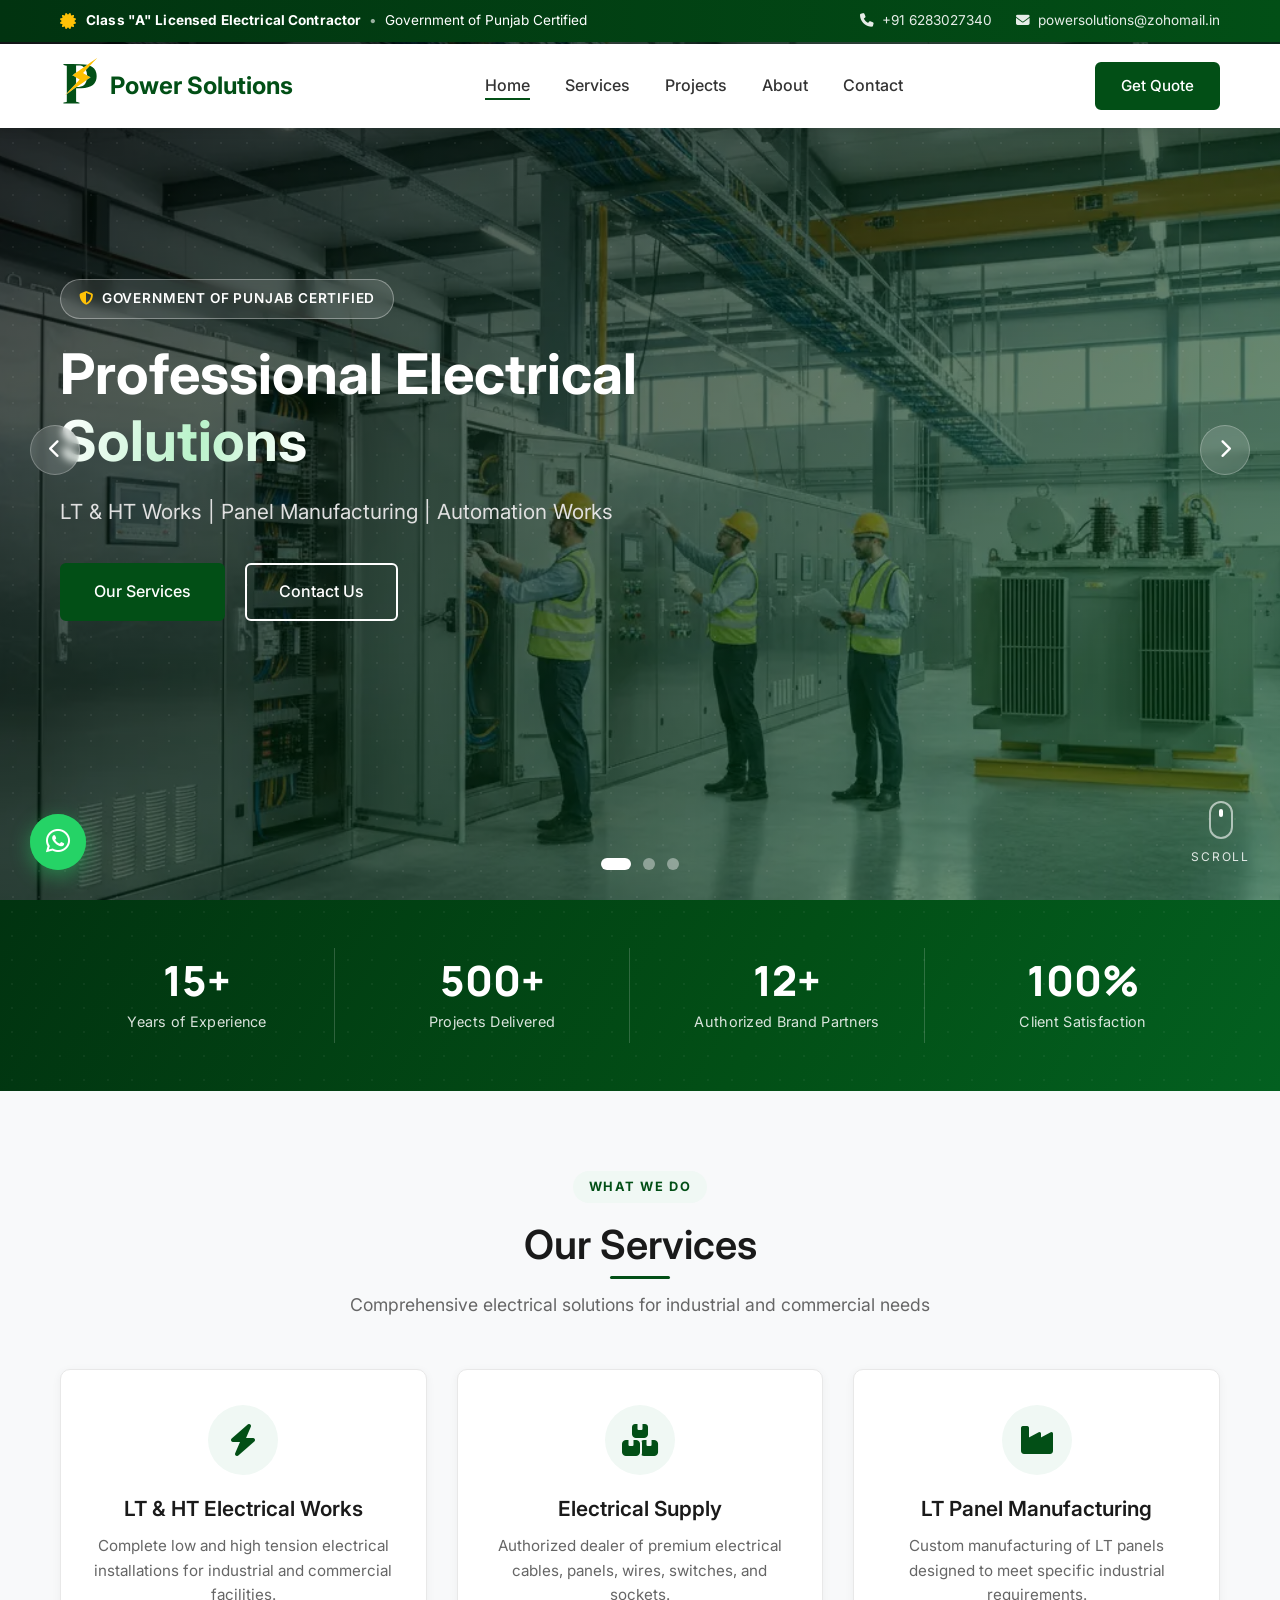
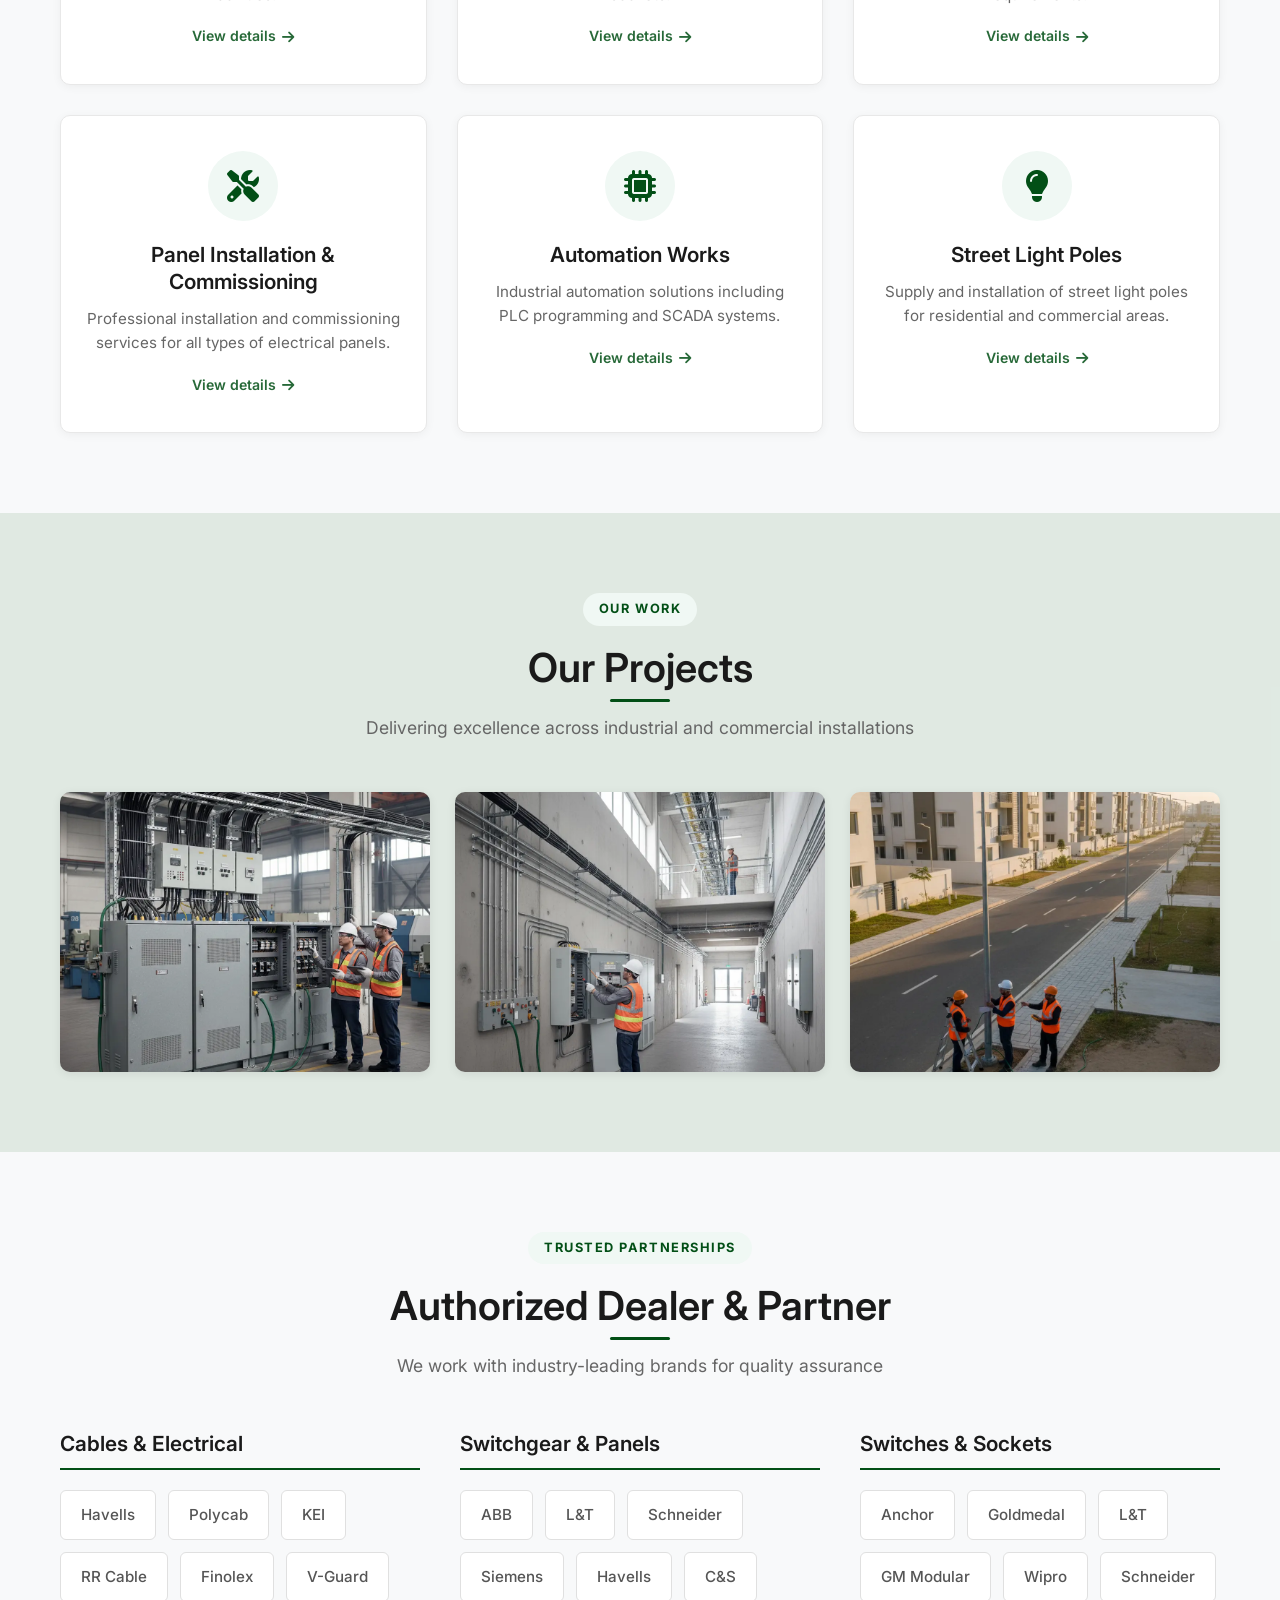
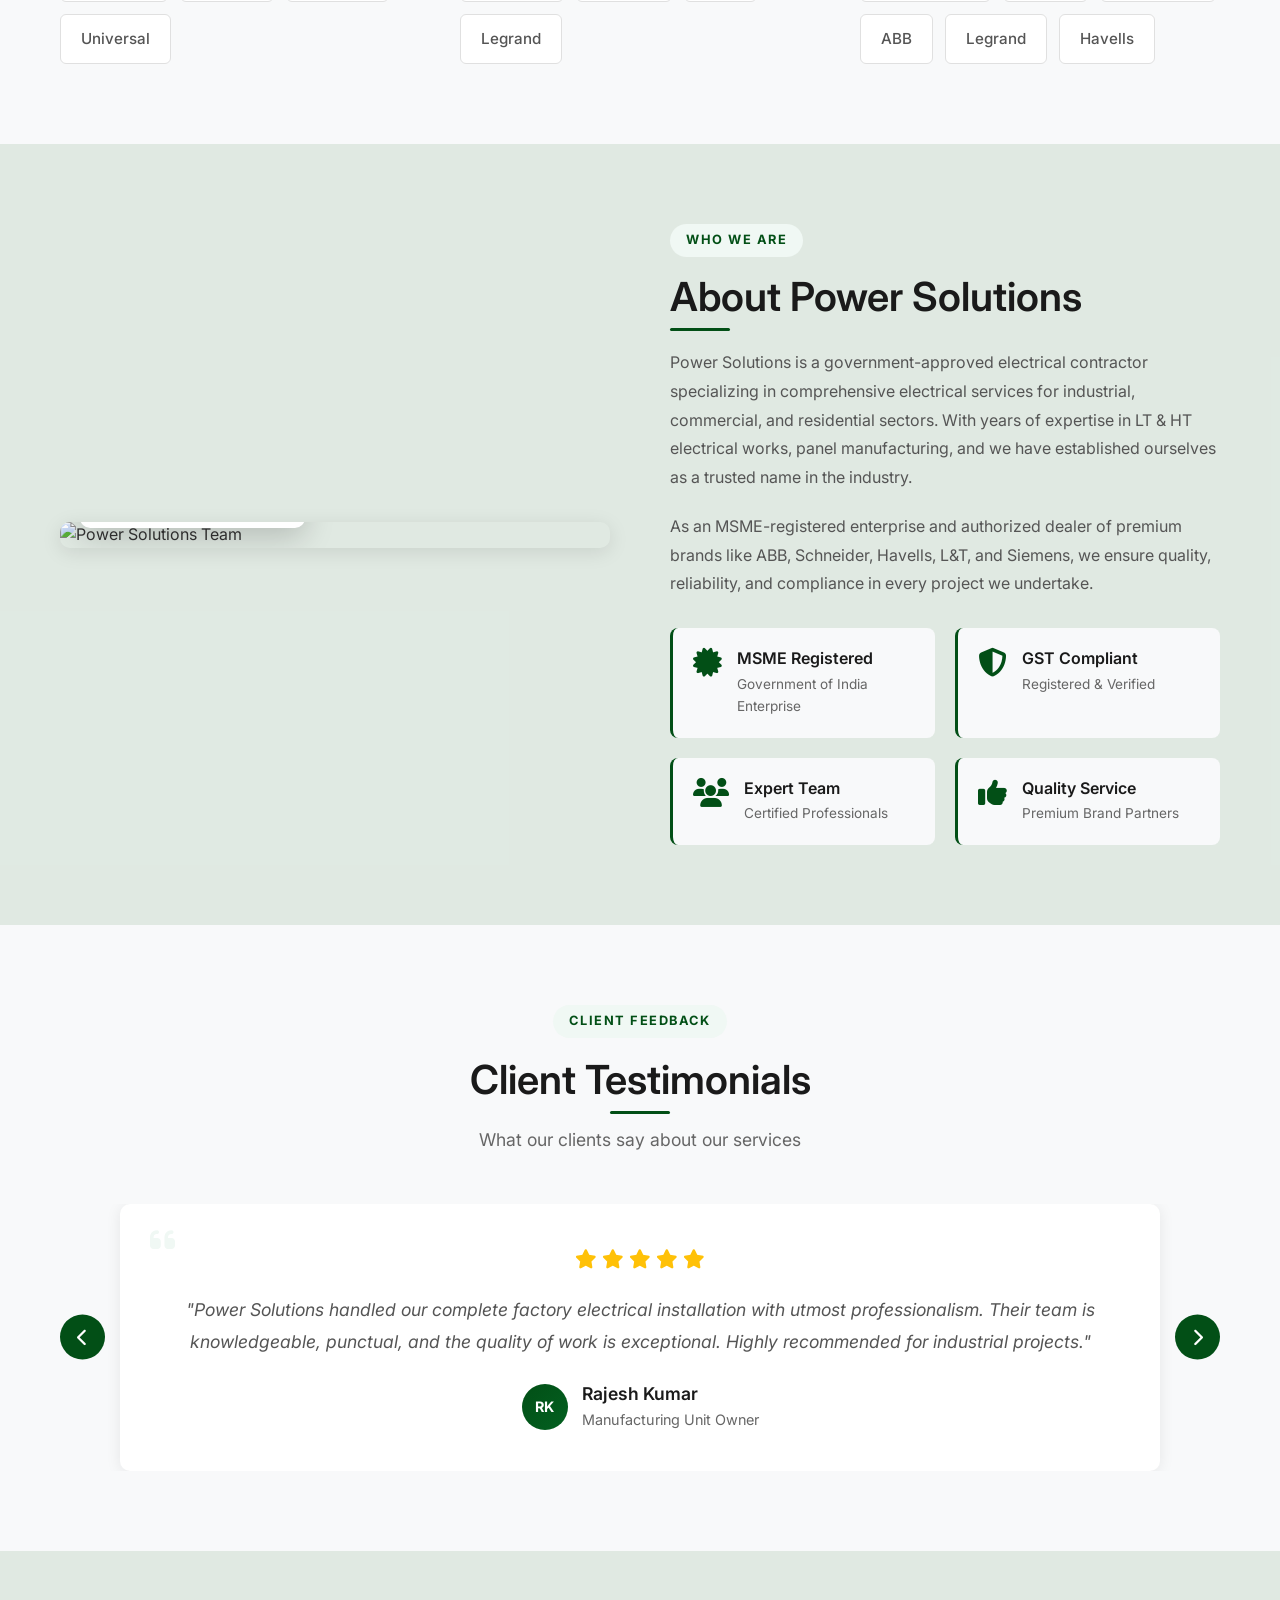
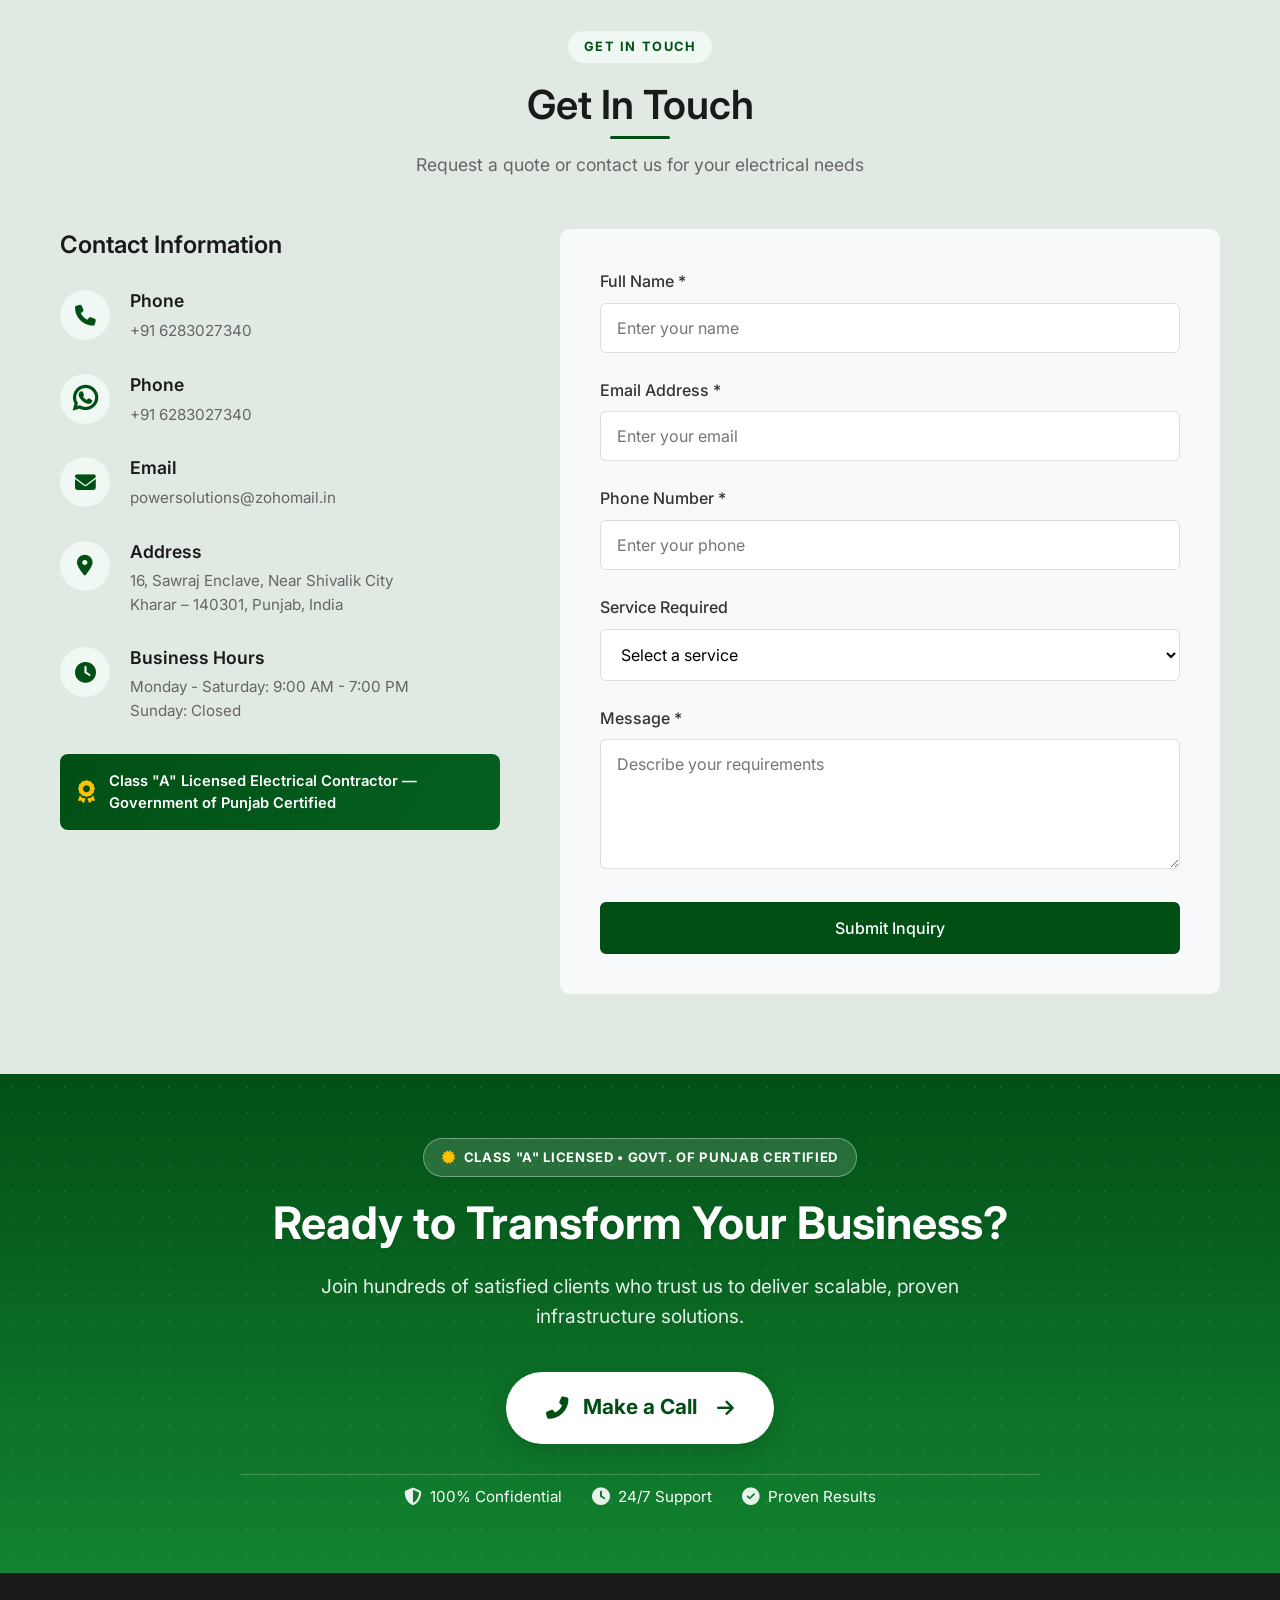
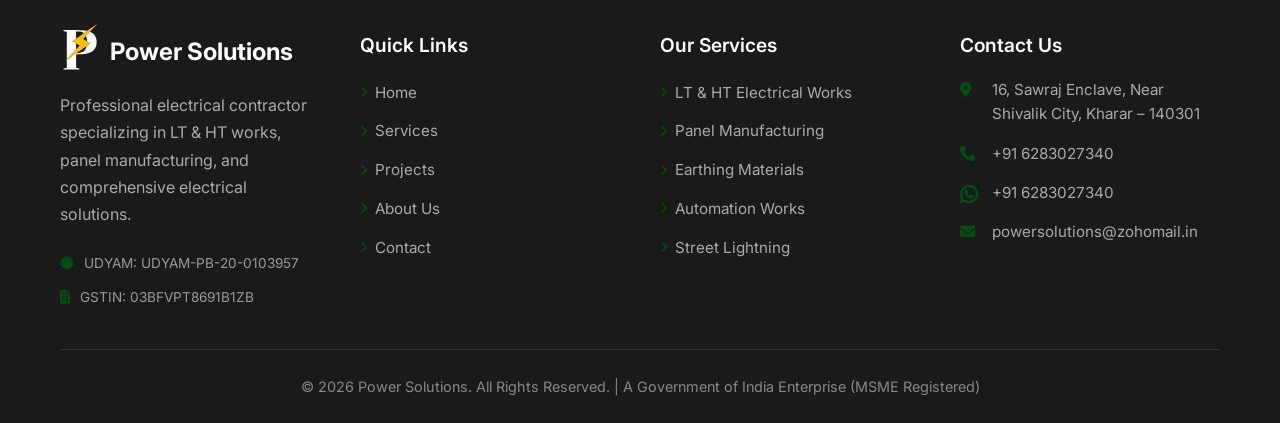
==== index.html @ f2147a13 ""new code"" ====
<!DOCTYPE html>
<html lang="en">

<head>
    <meta charset="UTF-8">
    <meta name="viewport" content="width=device-width, initial-scale=1.0">
    <meta name="description" content="Power Solutions - Class 'A' Licensed Electrical Contractor. Professional LT & HT Electrical Works, Panel Manufacturing, and Electrical Supply in Kharar, Punjab">
    <meta name="keywords" content="electrical works, LT panel, HT panel, electrical cables, Kharar electrician, licensed electrical contractor punjab">
    <title>Power Solutions - Class 'A' Licensed Electrical Contractor | Mohali, Punjab</title>

    <!-- Font Awesome Icons -->
    <link rel="stylesheet" href="https://cdnjs.cloudflare.com/ajax/libs/font-awesome/6.4.0/css/all.min.css">

    <!-- Google Fonts -->
    <link rel="preconnect" href="https://fonts.googleapis.com">
    <link rel="preconnect" href="https://fonts.gstatic.com" crossorigin>
    <link href="https://fonts.googleapis.com/css2?family=Inter:wght@300;400;500;600;700;800&family=Manrope:wght@600;700;800&display=swap" rel="stylesheet">

    <!-- Custom Stylesheet -->
    <link rel="stylesheet" href="assets/css/style.css">
</head>

<body>

    <!-- ========================================
         CREDENTIAL / UTILITY BAR
    ========================================= -->
    <div class="topbar" id="topbar">
        <div class="container topbar-content">
            <div class="topbar-badge">
                <i class="fas fa-certificate"></i>
                <span class="topbar-badge-text">
                    <strong>Class "A" Licensed Electrical Contractor</strong>
                    <span class="topbar-divider">•</span>
                    <span>Government of Punjab Certified</span>
                </span>
            </div>
            <div class="topbar-contact">
                <a href="tel:+916283027340"><i class="fas fa-phone"></i> +91 6283027340</a>
                <a href="mailto:powersolutions@zohomail.in"><i class="fas fa-envelope"></i> powersolutions@zohomail.in</a>
            </div>
        </div>
    </div>

    <!-- ========================================
         HEADER SECTION - Sticky Navigation
    ========================================= -->
    <header class="header" id="header">
        <div class="container">
            <div class="header-content">
                <!-- Logo -->
                <div class="logo">
                    <a href="index.html"><img src="assets/imgs/logo.svg" alt="Power Solutions" id="header-logo"></a>
                    <span>Power Solutions</span>
                </div>

                <!-- Navigation Menu -->
                <nav class="nav" id="nav-menu">
                    <ul class="nav-list">
                        <li><a href="#home" class="nav-link">Home</a></li>
                        <li><a href="#services" class="nav-link">Services</a></li>
                        <li><a href="#projects" class="nav-link">Projects</a></li>
                        <li><a href="#about" class="nav-link">About</a></li>
                        <li><a href="#contact" class="nav-link">Contact</a></li>
                    </ul>
                </nav>

                <!-- CTA Button -->
                <a href="#contact" class="btn btn-primary header-cta"><span>Get Quote</span></a>

                <!-- Mobile Menu Toggle -->
                <button class="nav-toggle" id="nav-toggle" aria-label="Toggle navigation">
                    <span></span>
                    <span></span>
                    <span></span>
                </button>
            </div>
        </div>
    </header>

    <!-- ========================================
         HERO SECTION - Slider
    ========================================= -->
    <section class="hero" id="home">
        <div class="hero-slider">
            <!-- Slide 1 -->
            <div class="hero-slide active">
                <div class="hero-overlay"></div>
                <div class="hero-image"
                    style="background-image: url('assets/imgs/banners/banner-1.webp')">
                </div>
                <div class="container">
                    <div class="hero-content">
                        <span class="hero-eyebrow"><i class="fas fa-shield-halved"></i> Government of Punjab Certified</span>
                        <h1 class="hero-title">Professional Electrical <span>Solutions</span></h1>
                        <p class="hero-subtitle">LT & HT Works | Panel Manufacturing | Automation Works</p>
                        <div class="hero-buttons">
                            <a href="#services" class="btn btn-primary"><span>Our Services</span></a>
                            <a href="#contact" class="btn btn-secondary"><span>Contact Us</span></a>
                        </div>
                    </div>
                </div>
            </div>

            <!-- Slide 2 -->
            <div class="hero-slide">
                <div class="hero-overlay"></div>
                <div class="hero-image"
                    style="background-image: url('assets/imgs/banners/banner-2.webp')">
                </div>
                <div class="container">
                    <div class="hero-content">
                        <span class="hero-eyebrow"><i class="fas fa-shield-halved"></i> Class "A" Licensed Contractor</span>
                        <h1 class="hero-title">Authorized Dealer of <span>Premium Brands</span></h1>
                        <p class="hero-subtitle">Havells | ABB | Schneider | L&T | Siemens | Polycab</p>
                        <div class="hero-buttons">
                            <a href="#brands" class="btn btn-primary"><span>View Brands</span></a>
                            <a href="#contact" class="btn btn-secondary"><span>Get Quote</span></a>
                        </div>
                    </div>
                </div>
            </div>

            <!-- Slide 3 -->
            <div class="hero-slide">
                <div class="hero-overlay"></div>
                <div class="hero-image"
                    style="background-image: url('assets/imgs/banners/banner-3.webp')">
                </div>
                <div class="container">
                    <div class="hero-content">
                        <span class="hero-eyebrow"><i class="fas fa-shield-halved"></i> MSME Registered</span>
                        <h1 class="hero-title">Government Approved <span>Contractor</span></h1>
                        <p class="hero-subtitle">MSME Registered | GST Compliant | Quality Assured</p>
                        <div class="hero-buttons">
                            <a href="#about" class="btn btn-primary"><span>About Us</span></a>
                            <a href="#contact" class="btn btn-secondary"><span>Contact Now</span></a>
                        </div>
                    </div>
                </div>
            </div>
        </div>

        <!-- Slider Controls -->
        <button class="hero-control prev" id="hero-prev" aria-label="Previous slide">
            <i class="fas fa-chevron-left"></i>
        </button>
        <button class="hero-control next" id="hero-next" aria-label="Next slide">
            <i class="fas fa-chevron-right"></i>
        </button>

        <!-- Slider Indicators -->
        <div class="hero-indicators">
            <span class="indicator active" data-slide="0"></span>
            <span class="indicator" data-slide="1"></span>
            <span class="indicator" data-slide="2"></span>
        </div>

        <!-- Scroll cue -->
        <a href="#services" class="scroll-cue" aria-label="Scroll to services">
            <span class="scroll-cue-mouse"><span class="scroll-cue-dot"></span></span>
            <span class="scroll-cue-label">Scroll</span>
        </a>
    </section>

    <!-- ========================================
         STATS / TRUST STRIP
    ========================================= -->
    <section class="stats-strip" id="stats">
        <div class="container">
            <div class="stats-grid">
                <div class="stat-item">
                    <div class="stat-number"><span class="stat-count" data-count="15">0</span>+</div>
                    <div class="stat-label">Years of Experience</div>
                </div>
                <div class="stat-item">
                    <div class="stat-number"><span class="stat-count" data-count="500">0</span>+</div>
                    <div class="stat-label">Projects Delivered</div>
                </div>
                <div class="stat-item">
                    <div class="stat-number"><span class="stat-count" data-count="12">0</span>+</div>
                    <div class="stat-label">Authorized Brand Partners</div>
                </div>
                <div class="stat-item">
                    <div class="stat-number"><span class="stat-count" data-count="100">0</span>%</div>
                    <div class="stat-label">Client Satisfaction</div>
                </div>
            </div>
        </div>
    </section>

    <!-- ========================================
         SERVICES SECTION - Card Grid
    ========================================= -->
    <section class="services" id="services">
        <div class="container">
            <div class="section-header">
                <span class="eyebrow">What We Do</span>
                <h2 class="section-title">Our Services</h2>
                <p class="section-subtitle">Comprehensive electrical solutions for industrial and commercial needs</p>
            </div>

            <div class="services-grid" id="services-grid">
                <!-- Service cards will be dynamically inserted here via JavaScript -->
            </div>
        </div>
    </section>

    <!-- ========================================
         SERVICE DETAIL MODAL/POPUP
    ========================================= -->
    <div class="modal" id="service-modal">
        <div class="modal-overlay" id="modal-overlay"></div>
        <div class="modal-content">
            <button class="modal-close" id="modal-close" aria-label="Close modal">
                <i class="fas fa-times"></i>
            </button>
            <div class="modal-body">
                <div class="modal-icon">
                    <i class="fas fa-bolt"></i>
                </div>
                <h3 class="modal-title">Service Title</h3>
                <p class="modal-description">Service description goes here...</p>
                <div class="modal-features">
                    <h4>Key Features:</h4>
                    <ul class="modal-list">
                        <!-- Features will be inserted dynamically -->
                    </ul>
                </div>
                <div class="modal-footer">
                    <a href="#contact" class="btn btn-primary" id="modal-contact"><span>Request Quote</span></a>
                </div>
            </div>
        </div>
    </div>

    <!-- ========================================
         PROJECTS SECTION - Gallery Grid
    ========================================= -->
    <section class="projects" id="projects">
        <div class="container">
            <div class="section-header">
                <span class="eyebrow">Our Work</span>
                <h2 class="section-title">Our Projects</h2>
                <p class="section-subtitle">Delivering excellence across industrial and commercial installations</p>
            </div>

            <div class="projects-grid">
                <!-- Project 1 -->
                <div class="project-card">
                    <div class="project-image">
                        <img src="assets/imgs/projects/prokect-1.webp"
                            alt="Industrial Panel Installation" loading="lazy">
                        <div class="project-overlay">
                            <div class="project-info">
                                <span class="project-tag">Industrial</span>
                                <h3>Industrial Panel Installation</h3>
                                <p>Complete LT panel setup for manufacturing facility</p>
                            </div>
                        </div>
                    </div>
                </div>

                <!-- Project 3 -->
                <div class="project-card">
                    <div class="project-image">
                        <img src="assets/imgs/projects/project-2.webp"
                            alt="Commercial Wiring" loading="lazy">
                        <div class="project-overlay">
                            <div class="project-info">
                                <span class="project-tag">Commercial</span>
                                <h3>Commercial Complex Wiring</h3>
                                <p>Complete electrical installation for 5-story building</p>
                            </div>
                        </div>
                    </div>
                </div>

                <!-- Project 4 -->
                <div class="project-card">
                    <div class="project-image">
                        <img src="assets/imgs/projects/project-3.webp"
                            alt="Street Light Installation" loading="lazy">
                        <div class="project-overlay">
                            <div class="project-info">
                                <span class="project-tag">Municipal</span>
                                <h3>Street Light Installation</h3>
                                <p>LED street light poles for residential colony</p>
                            </div>
                        </div>
                    </div>
                </div>

            </div>
        </div>
    </section>

    <!-- ========================================
         BRANDS & PARTNERS SECTION
    ========================================= -->
    <section class="brands" id="brands">
        <div class="container">
            <div class="section-header">
                <span class="eyebrow">Trusted Partnerships</span>
                <h2 class="section-title">Authorized Dealer & Partner</h2>
                <p class="section-subtitle">We work with industry-leading brands for quality assurance</p>
            </div>

            <div class="brands-content">
                <!-- Cables & Electrical -->
                <div class="brand-category">
                    <h3 class="brand-category-title">Cables & Electrical</h3>
                    <div class="brand-list">
                        <div class="brand-item">Havells</div>
                        <div class="brand-item">Polycab</div>
                        <div class="brand-item">KEI</div>
                        <div class="brand-item">RR Cable</div>
                        <div class="brand-item">Finolex</div>
                        <div class="brand-item">V-Guard</div>
                        <div class="brand-item">Universal</div>
                    </div>
                </div>

                <!-- Switchgear -->
                <div class="brand-category">
                    <h3 class="brand-category-title">Switchgear & Panels</h3>
                    <div class="brand-list">
                        <div class="brand-item">ABB</div>
                        <div class="brand-item">L&T</div>
                        <div class="brand-item">Schneider</div>
                        <div class="brand-item">Siemens</div>
                        <div class="brand-item">Havells</div>
                        <div class="brand-item">C&S</div>
                        <div class="brand-item">Legrand</div>
                    </div>
                </div>

                <!-- Switches & Sockets -->
                <div class="brand-category">
                    <h3 class="brand-category-title">Switches & Sockets</h3>
                    <div class="brand-list">
                        <div class="brand-item">Anchor</div>
                        <div class="brand-item">Goldmedal</div>
                        <div class="brand-item">L&T</div>
                        <div class="brand-item">GM Modular</div>
                        <div class="brand-item">Wipro</div>
                        <div class="brand-item">Schneider</div>
                        <div class="brand-item">ABB</div>
                        <div class="brand-item">Legrand</div>
                        <div class="brand-item">Havells</div>
                    </div>
                </div>
            </div>
        </div>
    </section>

    <!-- ========================================
         ABOUT SECTION
    ========================================= -->
    <section class="about" id="about">
        <div class="container">
            <div class="about-content">
                <div class="about-image">
                    <img src="https://images.unsplash.com/photo-1581092918056-0c4c3acd3789?w=800"
                        alt="Power Solutions Team" loading="lazy">
                    <div class="about-image-badge">
                        <i class="fas fa-certificate"></i>
                        <div>
                            <strong>Class "A" Licensed</strong>
                            <span>Govt. of Punjab Certified</span>
                        </div>
                    </div>
                </div>
                <div class="about-text">
                    <span class="eyebrow">Who We Are</span>
                    <h2 class="section-title">About Power Solutions</h2>
                    <p class="about-description">
                        Power Solutions is a government-approved electrical contractor specializing in comprehensive
                        electrical services for industrial, commercial, and residential sectors. With years of expertise
                        in LT & HT electrical works, panel manufacturing, and we have established
                        ourselves as a trusted name in the industry.
                    </p>
                    <p class="about-description">
                        As an MSME-registered enterprise and authorized dealer of premium brands like ABB, Schneider,
                        Havells, L&T, and Siemens, we ensure quality, reliability, and compliance in every project we
                        undertake.
                    </p>

                    <!-- Key Features -->
                    <div class="about-features">
                        <div class="about-feature">
                            <i class="fas fa-certificate"></i>
                            <div>
                                <h4>MSME Registered</h4>
                                <p>Government of India Enterprise</p>
                            </div>
                        </div>
                        <div class="about-feature">
                            <i class="fas fa-shield-alt"></i>
                            <div>
                                <h4>GST Compliant</h4>
                                <p>Registered & Verified</p>
                            </div>
                        </div>
                        <div class="about-feature">
                            <i class="fas fa-users"></i>
                            <div>
                                <h4>Expert Team</h4>
                                <p>Certified Professionals</p>
                            </div>
                        </div>
                        <div class="about-feature">
                            <i class="fas fa-thumbs-up"></i>
                            <div>
                                <h4>Quality Service</h4>
                                <p>Premium Brand Partners</p>
                            </div>
                        </div>
                    </div>
                </div>
            </div>
        </div>
    </section>

    <!-- ========================================
         TESTIMONIALS SECTION - Simple Slider
    ========================================= -->
    <section class="testimonials" id="testimonials">
        <div class="container">
            <div class="section-header">
                <span class="eyebrow">Client Feedback</span>
                <h2 class="section-title">Client Testimonials</h2>
                <p class="section-subtitle">What our clients say about our services</p>
            </div>

            <div class="testimonials-slider">
                <div class="testimonials-track" id="testimonials-track">
                    <!-- Testimonial 1 -->
                    <div class="testimonial-card">
                        <i class="fas fa-quote-left testimonial-quote-icon"></i>
                        <div class="testimonial-rating">
                            <i class="fas fa-star"></i>
                            <i class="fas fa-star"></i>
                            <i class="fas fa-star"></i>
                            <i class="fas fa-star"></i>
                            <i class="fas fa-star"></i>
                        </div>
                        <p class="testimonial-text">
                            "Power Solutions handled our complete factory electrical installation with utmost
                            professionalism. Their team is knowledgeable, punctual, and the quality of work is
                            exceptional. Highly recommended for industrial projects."
                        </p>
                        <div class="testimonial-author">
                            <div class="testimonial-avatar">RK</div>
                            <div>
                                <h4>Rajesh Kumar</h4>
                                <p>Manufacturing Unit Owner</p>
                            </div>
                        </div>
                    </div>

                    <!-- Testimonial 2 -->
                    <div class="testimonial-card">
                        <i class="fas fa-quote-left testimonial-quote-icon"></i>
                        <div class="testimonial-rating">
                            <i class="fas fa-star"></i>
                            <i class="fas fa-star"></i>
                            <i class="fas fa-star"></i>
                            <i class="fas fa-star"></i>
                            <i class="fas fa-star"></i>
                        </div>
                        <p class="testimonial-text">
                            "We've been using Power Solutions for our LT & HT maintenance for the past 3 years.
                            Their service is reliable, and they use genuine parts from authorized brands. Very satisfied
                            with their work."
                        </p>
                        <div class="testimonial-author">
                            <div class="testimonial-avatar">PS</div>
                            <div>
                                <h4>Priya Sharma</h4>
                                <p>Facility Manager, Tech Park</p>
                            </div>
                        </div>
                    </div>

                    <!-- Testimonial 3 -->
                    <div class="testimonial-card">
                        <i class="fas fa-quote-left testimonial-quote-icon"></i>
                        <div class="testimonial-rating">
                            <i class="fas fa-star"></i>
                            <i class="fas fa-star"></i>
                            <i class="fas fa-star"></i>
                            <i class="fas fa-star"></i>
                            <i class="fas fa-star"></i>
                        </div>
                        <p class="testimonial-text">
                            "Excellent service for our commercial building's electrical panel installation. The team was
                            professional, completed work on time, and provided proper documentation. Will definitely
                            work with them again."
                        </p>
                        <div class="testimonial-author">
                            <div class="testimonial-avatar">AS</div>
                            <div>
                                <h4>Amit Singh</h4>
                                <p>Real Estate Developer</p>
                            </div>
                        </div>
                    </div>
                </div>

                <!-- Slider Controls -->
                <button class="testimonial-control prev" id="testimonial-prev" aria-label="Previous testimonial">
                    <i class="fas fa-chevron-left"></i>
                </button>
                <button class="testimonial-control next" id="testimonial-next" aria-label="Next testimonial">
                    <i class="fas fa-chevron-right"></i>
                </button>
            </div>
        </div>
    </section>

    <!-- ========================================
         CONTACT SECTION - Form UI
    ========================================= -->
    <section class="contact" id="contact">
        <div class="container">
            <div class="section-header">
                <span class="eyebrow">Get In Touch</span>
                <h2 class="section-title">Get In Touch</h2>
                <p class="section-subtitle">Request a quote or contact us for your electrical needs</p>
            </div>

            <div class="contact-content">
                <!-- Contact Information -->
                <div class="contact-info">
                    <h3>Contact Information</h3>

                    <div class="contact-item">
                        <i class="fas fa-phone"></i>
                        <div>
                            <h4>Phone</h4>
                            <a href="tel:6283027340">+91 6283027340</a>
                        </div>
                    </div>

                    <div class="contact-item">
                        <i class="fab fa-whatsapp cstmWPfab"></i>
                        <div>
                            <h4>Phone</h4>
                            <a href="https://wa.me/916283027340" target="_blank">+91 6283027340</a>
                        </div>
                    </div>

                    <div class="contact-item">
                        <i class="fas fa-envelope"></i>
                        <div>
                            <h4>Email</h4>
                            <a href="mailto:powersolutions@zohomail.in">powersolutions@zohomail.in</a>
                        </div>
                    </div>

                    <div class="contact-item">
                        <i class="fas fa-map-marker-alt"></i>
                        <div>
                            <h4>Address</h4>
                            <p>16, Sawraj Enclave, Near Shivalik City<br>Kharar – 140301, Punjab, India</p>
                        </div>
                    </div>

                    <div class="contact-item">
                        <i class="fas fa-clock"></i>
                        <div>
                            <h4>Business Hours</h4>
                            <p>Monday - Saturday: 9:00 AM - 7:00 PM<br>Sunday: Closed</p>
                        </div>
                    </div>

                    <div class="contact-credential">
                        <i class="fas fa-award"></i>
                        <span>Class "A" Licensed Electrical Contractor — Government of Punjab Certified</span>
                    </div>
                </div>

                <!-- Contact Form -->
                <div class="contact-form-wrapper">
                    <form class="contact-form" id="contact-form">
                        <div class="form-group">
                            <label for="name">Full Name *</label>
                            <input type="text" id="name" name="name" required placeholder="Enter your name">
                        </div>

                        <div class="form-group">
                            <label for="email">Email Address *</label>
                            <input type="email" id="email" name="email" required placeholder="Enter your email">
                        </div>

                        <div class="form-group">
                            <label for="phone">Phone Number *</label>
                            <input type="tel" id="phone" name="phone" required placeholder="Enter your phone">
                        </div>

                        <div class="form-group">
                            <label for="service">Service Required</label>
                            <select id="service" name="service">
                                <option value="">Select a service</option>
                                <option value="lt-ht">LT & HT Electrical Works</option>
                                <option value="panel">Panel Manufacturing</option>
                                <option value="automation">Automation Works</option>
                                <option value="supply">Electrical Supply</option>
                                <option value="other">Other</option>
                            </select>
                        </div>

                        <div class="form-group">
                            <label for="message">Message *</label>
                            <textarea id="message" name="message" rows="5" required
                                placeholder="Describe your requirements"></textarea>
                        </div>

                        <button type="submit" class="btn btn-primary btn-block"><span>Submit Inquiry</span></button>
                    </form>
                </div>
            </div>
        </div>
    </section>


    <!-- CTA FOOTER -->
     <section id="cta" class="cta-section">
        <div class="container">
            <div class="cta-content">
                <span class="cta-badge"><i class="fas fa-certificate"></i> Class "A" Licensed • Govt. of Punjab Certified</span>
                <h2 class="cta-heading">Ready to Transform Your Business?</h2>

                <p class="cta-subheading">Join hundreds of satisfied clients who trust us to deliver scalable, proven infrastructure solutions.</p>

                <div class="cta-button-container">
                    <a href="tel:+916283027340" class="btn btn-get-started">
                        <span class="btn-icon">
                            <i class="fas fa-phone-alt"></i>
                        </span>
                        <span class="btn-text">
                            <span class="btn-main-text">Make a Call</span>
                        </span>
                        <span class="btn-arrow">
                            <i class="fas fa-arrow-right"></i>
                        </span>
                    </a>
                </div>

                <div class="trust-indicators">
                    <div class="trust-item">
                        <i class="fas fa-shield-alt"></i>
                        <span>100% Confidential</span>
                    </div>
                    <div class="trust-item">
                        <i class="fas fa-clock"></i>
                        <span>24/7 Support</span>
                    </div>
                    <div class="trust-item">
                        <i class="fas fa-check-circle"></i>
                        <span>Proven Results</span>
                    </div>
                </div>
            </div>
        </div>
    </section>

    <!-- ========================================
         FOOTER SECTION
    ========================================= -->
    <footer class="footer">
        <div class="container">

            <div class="footer-content">
                <!-- Company Info -->
                <div class="footer-column">
                    <div class="footer-logo">
                        <a href="index.html"><img src="assets/imgs/footer-logo.svg" alt="Power Solutions" id="footer-logo"></a>
                        <span>Power Solutions</span>
                    </div>
                    <p class="footer-description">
                        Professional electrical contractor specializing in LT & HT works, panel manufacturing, and
                        comprehensive electrical solutions.
                    </p>
                    <div class="footer-compliance">
                        <div class="compliance-item">
                            <i class="fas fa-certificate"></i>
                            <span>UDYAM: UDYAM-PB-20-0103957</span>
                        </div>
                        <div class="compliance-item">
                            <i class="fas fa-file-invoice"></i>
                            <span>GSTIN: 03BFVPT8691B1ZB</span>
                        </div>
                    </div>
                </div>

                <!-- Quick Links -->
                <div class="footer-column">
                    <h3 class="footer-title">Quick Links</h3>
                    <ul class="footer-links">
                        <li><a href="#home"><i class="fas fa-chevron-right"></i>Home</a></li>
                        <li><a href="#services"><i class="fas fa-chevron-right"></i>Services</a></li>
                        <li><a href="#projects"><i class="fas fa-chevron-right"></i>Projects</a></li>
                        <li><a href="#about"><i class="fas fa-chevron-right"></i>About Us</a></li>
                        <li><a href="#contact"><i class="fas fa-chevron-right"></i>Contact</a></li>
                    </ul>
                </div>

                <!-- Services -->
                <div class="footer-column">
                    <h3 class="footer-title">Our Services</h3>
                    <ul class="footer-links">
                        <li><a href="#services"><i class="fas fa-chevron-right"></i>LT & HT Electrical Works</a></li>
                        <li><a href="#services"><i class="fas fa-chevron-right"></i>Panel Manufacturing</a></li>
                        <li><a href="#services"><i class="fas fa-chevron-right"></i>Earthing Materials</a></li>
                        <li><a href="#services"><i class="fas fa-chevron-right"></i>Automation Works</a></li>
                        <li><a href="#services"><i class="fas fa-chevron-right"></i>Street Lightning</a></li>
                    </ul>
                </div>

                <!-- Contact Info -->
                <div class="footer-column">
                    <h3 class="footer-title">Contact Us</h3>
                    <ul class="footer-contact">
                        <li>
                            <i class="fas fa-map-marker-alt"></i>
                            <span>16, Sawraj Enclave, Near Shivalik City, Kharar – 140301</span>
                        </li>
                        <li>
                            <i class="fas fa-phone"></i>
                            <a href="tel:6283027340">+91 6283027340</a>
                        </li>
                        <li>
                            <i class="fab fa-whatsapp cstmWPfa"></i>
                            <a href="https://wa.me/916283027340" target="_blank">
                                +91 6283027340
                            </a>
                        </li>

                        <li>
                            <i class="fas fa-envelope"></i>
                            <a href="mailto:powersolutions@zohomail.in">powersolutions@zohomail.in</a>
                        </li>
                    </ul>
                </div>
            </div>

            <!-- Footer Bottom -->
            <div class="footer-bottom">
                <p>&copy; 2026 Power Solutions. All Rights Reserved. | A Government of India Enterprise (MSME
                    Registered)</p>
            </div>
        </div>
    </footer>

    <!-- Floating WhatsApp Button -->
    <a href="https://wa.me/916283027340" target="_blank" class="whatsapp-float" aria-label="Chat on WhatsApp">
        <i class="fab fa-whatsapp"></i>
    </a>

    <!-- Scroll to Top Button -->
    <button class="scroll-to-top" id="scroll-to-top" aria-label="Scroll to top">
        <i class="fas fa-chevron-up"></i>
    </button>

    <!-- JavaScript -->
    <script src="assets/js/script.js"></script>

</body>

</html>
---- assets/css/style.css ----
/* ========================================
   DESIGN TOKENS (same palette, organized)
========================================= */
:root {
    --primary: #024f16;
    --primary-dark: #013310;
    --primary-hover: #036020;
    --primary-light: #f0f8f4;
    --primary-tint: #024f1612;
    --primary-tint-strong: #024f161f;
    --gold: #ffc107;
    --dark: #1a1a1a;
    --text: #333333;
    --text-muted: #555555;
    --text-muteder: #666666;
    --border: #e8e8e8;
    --bg-alt: #f8f9fa;
    --shadow-sm: 0 2px 10px rgba(0, 0, 0, 0.06);
    --shadow-md: 0 8px 24px rgba(0, 0, 0, 0.1);
    --shadow-lg: 0 20px 50px rgba(0, 0, 0, 0.15);
    --ease: cubic-bezier(0.16, 1, 0.3, 1);
}

/* ========================================
   RESET & BASE STYLES
========================================= */
* {
    margin: 0;
    padding: 0;
    box-sizing: border-box;
}

html {
    scroll-behavior: smooth;
    font-size: 16px;
}

@media (prefers-reduced-motion: reduce) {
    html {
        scroll-behavior: auto;
    }

    *,
    *::before,
    *::after {
        animation-duration: 0.001ms !important;
        animation-iteration-count: 1 !important;
        transition-duration: 0.001ms !important;
        scroll-behavior: auto !important;
    }
}

body {
    font-family: 'Inter', -apple-system, BlinkMacSystemFont, 'Segoe UI', Roboto, 'Helvetica Neue', Arial, sans-serif;
    line-height: 1.6;
    color: #333;
    background-color: #fff;
    overflow-x: hidden;
}

/* Typography */
h1,
h2,
h3,
h4,
h5,
h6 {
    font-weight: 600;
    line-height: 1.3;
    color: #1a1a1a;
}

a {
    text-decoration: none;
    color: inherit;
    transition: color 0.3s ease;
}

img {
    max-width: 100%;
    height: auto;
    display: block;
}

ul {
    list-style: none;
}

button {
    border: none;
    background: none;
    cursor: pointer;
    font-family: inherit;
}

:focus-visible {
    outline: 2px solid var(--primary);
    outline-offset: 3px;
    border-radius: 3px;
}

/* Container */
.container {
    max-width: 1200px;
    margin: 0 auto;
    padding: 0 20px;
}

/* Section Spacing */
section {
    padding: 80px 0;
}

.projects,
.about,
.contact {
    background-color: var(--primary-tint-strong);
}

/* Section Header */
.section-header {
    text-align: center;
    margin-bottom: 50px;
}

.eyebrow {
    display: inline-flex;
    align-items: center;
    gap: 8px;
    font-size: 0.8rem;
    font-weight: 700;
    letter-spacing: 0.12em;
    text-transform: uppercase;
    color: var(--primary);
    background-color: var(--primary-light);
    padding: 6px 16px;
    border-radius: 30px;
    margin-bottom: 16px;
}

.section-header .eyebrow {
    margin-bottom: 16px;
}

.section-title {
    font-size: 2.5rem;
    margin-bottom: 15px;
    color: #1a1a1a;
    position: relative;
    display: inline-block;
}

.section-header .section-title {
    display: block;
}

.section-title::after {
    content: '';
    position: absolute;
    bottom: -8px;
    left: 50%;
    transform: translateX(-50%);
    width: 60px;
    height: 3px;
    background-color: #024f16;
    border-radius: 3px;
}

.section-subtitle {
    font-size: 1.1rem;
    color: #666;
    max-width: 600px;
    margin: 20px auto 0;
}

/* Reveal-on-scroll (progressive enhancement, JS adds .in-view) */
.reveal {
    opacity: 0;
    transform: translateY(28px);
    transition: opacity 0.7s var(--ease), transform 0.7s var(--ease);
}

.reveal.in-view {
    opacity: 1;
    transform: translateY(0);
}

/* Buttons */
.btn {
    display: inline-block;
    padding: 14px 32px;
    font-size: 1rem;
    font-weight: 500;
    text-align: center;
    border-radius: 6px;
    transition: all 0.3s ease;
    border: 2px solid transparent;
    position: relative;
    overflow: hidden;
    isolation: isolate;
}

.btn span {
    position: relative;
    z-index: 1;
}

.btn::before {
    content: '';
    position: absolute;
    top: 0;
    left: -75%;
    width: 50%;
    height: 100%;
    background: linear-gradient(120deg, transparent, rgba(255, 255, 255, 0.35), transparent);
    transform: skewX(-20deg);
    transition: left 0.6s ease;
    z-index: 0;
}

.btn:hover::before {
    left: 125%;
}

.btn-primary {
    background-color: #024f16;
    color: #fff;
    border-color: #024f16;
}

.btn-primary:hover {
    background-color: #036020;
    border-color: #036020;
    transform: translateY(-2px);
    box-shadow: 0 4px 12px rgba(2, 79, 22, 0.3);
}

.btn-secondary {
    background-color: transparent;
    color: #fff;
    border-color: #fff;
}

.btn-secondary:hover {
    background-color: #fff;
    color: #024f16;
}

.btn-block {
    width: 100%;
}

/* ========================================
   CREDENTIAL / UTILITY TOP BAR
========================================= */
.topbar {
    position: fixed;
    top: 0;
    left: 0;
    width: 100%;
    background: linear-gradient(90deg, var(--primary-dark), var(--primary));
    color: #fff;
    z-index: 1001;
    max-height: 44px;
    overflow: hidden;
    transition: max-height 0.35s var(--ease), padding 0.35s var(--ease), opacity 0.35s ease;
}

.topbar.collapsed {
    max-height: 0;
    opacity: 0;
}

.topbar-content {
    display: flex;
    align-items: center;
    justify-content: space-between;
    gap: 20px;
    padding: 10px 20px;
    font-size: 0.85rem;
}

.topbar-badge {
    display: flex;
    align-items: center;
    gap: 10px;
    white-space: nowrap;
}

.topbar-badge i {
    color: var(--gold);
    font-size: 1rem;
    flex-shrink: 0;
    animation: pulseGlow 2.6s ease-in-out infinite;
}

.topbar-badge-text {
    display: flex;
    align-items: center;
    gap: 8px;
    flex-wrap: wrap;
}

.topbar-badge-text strong {
    font-weight: 700;
    letter-spacing: 0.01em;
}

.topbar-divider {
    opacity: 0.6;
}

.topbar-contact {
    display: flex;
    align-items: center;
    gap: 24px;
    flex-shrink: 0;
}

.topbar-contact a {
    color: #fff;
    opacity: 0.9;
    display: inline-flex;
    align-items: center;
    gap: 8px;
    transition: opacity 0.25s ease;
}

.topbar-contact a:hover {
    opacity: 1;
    text-decoration: underline;
}

@keyframes pulseGlow {

    0%,
    100% {
        text-shadow: 0 0 0 rgba(255, 193, 7, 0);
    }

    50% {
        text-shadow: 0 0 8px rgba(255, 193, 7, 0.85);
    }
}

/* ========================================
   HEADER / NAVIGATION
========================================= */
.header {
    position: fixed;
    top: 44px;
    left: 0;
    width: 100%;
    background-color: #fff;
    box-shadow: 0 2px 10px rgba(0, 0, 0, 0.1);
    z-index: 1000;
    transition: top 0.35s var(--ease), box-shadow 0.3s ease, padding 0.3s ease;
}

.header.topbar-hidden {
    top: 0;
}

.header-content {
    display: flex;
    align-items: center;
    justify-content: space-between;
    padding: 18px 0;
    transition: padding 0.3s ease;
}

.header.is-scrolled .header-content {
    padding: 12px 0;
}

/* Logo */
.logo {
    display: flex;
    align-items: center;
    gap: 10px;
    font-size: 1.5rem;
    font-weight: 700;
    color: #024f16;
}

.logo i {
    font-size: 1.8rem;
}

/* Navigation */
.nav-list {
    display: flex;
    align-items: center;
    gap: 35px;
}

.nav-link {
    font-size: 1rem;
    font-weight: 500;
    color: #333;
    position: relative;
    transition: color 0.3s ease;
}

.nav-link::after {
    content: '';
    position: absolute;
    bottom: -5px;
    left: 0;
    width: 0;
    height: 2px;
    background-color: #024f16;
    transition: width 0.3s ease;
}

.nav-link:hover {
    color: #024f16;
}

.nav-link:hover::after,
.nav-link.active::after {
    width: 100%;
}

/* Header CTA */
.header-cta {
    padding: 10px 24px;
    font-size: 0.95rem;
}

/* Mobile Menu Toggle */
.nav-toggle {
    display: none;
    flex-direction: column;
    gap: 5px;
    cursor: pointer;
    z-index: 1001;
}

.nav-toggle span {
    width: 25px;
    height: 3px;
    background-color: #024f16;
    transition: all 0.3s ease;
    border-radius: 2px;
}

/* Mobile Menu Active State */
.nav-toggle.active span:nth-child(1) {
    transform: rotate(45deg) translate(7px, 7px);
}

.nav-toggle.active span:nth-child(2) {
    opacity: 0;
}

.nav-toggle.active span:nth-child(3) {
    transform: rotate(-45deg) translate(7px, -7px);
}

/* ========================================
   HERO SECTION
========================================= */
.hero {
    position: relative;
    height: 100vh;
    min-height: 600px;
    overflow: hidden;
    padding: 0;
}

.hero-slider {
    position: relative;
    width: 100%;
    height: 100%;
}

.hero-slide {
    position: absolute;
    top: 0;
    left: 0;
    width: 100%;
    height: 100%;
    opacity: 0;
    visibility: hidden;
    transition: opacity 1s ease, visibility 1s ease;
}

.hero-slide.active {
    opacity: 1;
    visibility: visible;
}

.hero-image {
    position: absolute;
    top: 0;
    left: 0;
    width: 100%;
    height: 100%;
    background-size: cover;
    background-position: center;
    animation: kenBurns 12s ease-in-out infinite alternate;
}

@keyframes kenBurns {
    from {
        transform: scale(1);
    }

    to {
        transform: scale(1.09);
    }
}

.hero-overlay {
    position: absolute;
    top: 0;
    left: 0;
    width: 100%;
    height: 100%;
    background: linear-gradient(135deg, rgba(0, 0, 0, 0.72) 0%, rgba(2, 79, 22, 0.55) 100%);
    z-index: 1;
}

.hero-overlay::after {
    content: '';
    position: absolute;
    inset: 0;
    background-image: radial-gradient(rgba(255, 255, 255, 0.12) 1.5px, transparent 1.5px);
    background-size: 26px 26px;
    opacity: 0.5;
}

.hero-content {
    position: relative;
    z-index: 2;
    height: 100vh;
    min-height: 600px;
    display: flex;
    flex-direction: column;
    justify-content: center;
    align-items: flex-start;
    color: #fff;
    max-width: 700px;
}

.hero-eyebrow {
    display: inline-flex;
    align-items: center;
    gap: 8px;
    font-size: 0.85rem;
    font-weight: 600;
    letter-spacing: 0.06em;
    text-transform: uppercase;
    color: #fff;
    background-color: rgba(255, 255, 255, 0.12);
    border: 1px solid rgba(255, 255, 255, 0.35);
    backdrop-filter: blur(6px);
    padding: 8px 18px;
    border-radius: 30px;
    margin-bottom: 22px;
    opacity: 0;
    animation: heroFadeUp 0.7s var(--ease) 0.1s forwards;
}

.hero-eyebrow i {
    color: var(--gold);
}

.hero-title {
    color: #fff;
    font-size: 3.5rem;
    font-weight: 700;
    margin-bottom: 20px;
    line-height: 1.2;
    opacity: 0;
    animation: heroFadeUp 0.7s var(--ease) 0.25s forwards;
}

.hero-title span {
    background: linear-gradient(100deg, #fff, #b8f2c9 55%, #fff);
    -webkit-background-clip: text;
    background-clip: text;
    -webkit-text-fill-color: transparent;
}

.hero-subtitle {
    font-size: 1.3rem;
    margin-bottom: 35px;
    color: #e0e0e0;
    opacity: 0;
    animation: heroFadeUp 0.7s var(--ease) 0.4s forwards;
}

.hero-buttons {
    display: flex;
    gap: 20px;
    opacity: 0;
    animation: heroFadeUp 0.7s var(--ease) 0.55s forwards;
}

@keyframes heroFadeUp {
    from {
        opacity: 0;
        transform: translateY(18px);
    }

    to {
        opacity: 1;
        transform: translateY(0);
    }
}

/* Hero Controls */
.hero-control {
    position: absolute;
    top: 50%;
    transform: translateY(-50%);
    z-index: 3;
    background-color: rgba(255, 255, 255, 0.15);
    color: #fff;
    width: 50px;
    height: 50px;
    border-radius: 50%;
    display: flex;
    align-items: center;
    justify-content: center;
    font-size: 1.2rem;
    cursor: pointer;
    transition: all 0.3s ease;
    backdrop-filter: blur(4px);
    border: 1px solid rgba(255, 255, 255, 0.25);
}

.hero-control:hover {
    background-color: var(--primary);
    border-color: var(--primary);
}

.hero-control.prev {
    left: 30px;
}

.hero-control.next {
    right: 30px;
}

/* Hero Indicators */
.hero-indicators {
    position: absolute;
    bottom: 30px;
    left: 50%;
    transform: translateX(-50%);
    z-index: 3;
    display: flex;
    gap: 12px;
}

.indicator {
    width: 12px;
    height: 12px;
    border-radius: 50%;
    background-color: rgba(255, 255, 255, 0.4);
    cursor: pointer;
    transition: all 0.3s ease;
}

.indicator.active {
    background-color: #fff;
    width: 30px;
    border-radius: 6px;
}

/* Scroll cue */
.scroll-cue {
    position: absolute;
    right: 30px;
    bottom: 34px;
    z-index: 3;
    display: flex;
    flex-direction: column;
    align-items: center;
    gap: 8px;
    color: rgba(255, 255, 255, 0.85);
    font-size: 0.75rem;
    letter-spacing: 0.15em;
    text-transform: uppercase;
}

.scroll-cue-mouse {
    width: 24px;
    height: 38px;
    border: 2px solid rgba(255, 255, 255, 0.6);
    border-radius: 14px;
    display: flex;
    justify-content: center;
    padding-top: 6px;
}

.scroll-cue-dot {
    width: 4px;
    height: 8px;
    border-radius: 2px;
    background-color: #fff;
    animation: scrollCue 1.8s ease infinite;
}

@keyframes scrollCue {
    0% {
        opacity: 1;
        transform: translateY(0);
    }

    70% {
        opacity: 0;
        transform: translateY(10px);
    }

    100% {
        opacity: 0;
        transform: translateY(0);
    }
}

@media (max-width: 992px) {
    .scroll-cue {
        display: none;
    }

    .topbar-content {
        font-size: 9px;
    }
}

/* ========================================
   STATS / TRUST STRIP
========================================= */
.stats-strip {
    background: linear-gradient(120deg, var(--primary-dark), var(--primary) 60%, var(--primary-hover));
    padding: 48px 0;
    position: relative;
    overflow: hidden;
}

.stats-strip::before {
    content: '';
    position: absolute;
    inset: 0;
    background-image: radial-gradient(rgba(255, 255, 255, 0.08) 1.5px, transparent 1.5px);
    background-size: 24px 24px;
    opacity: 0.6;
}

.stats-grid {
    position: relative;
    display: grid;
    grid-template-columns: repeat(4, 1fr);
    gap: 20px;
    text-align: center;
}

.stat-item {
    color: #fff;
    padding: 10px 12px;
    border-right: 1px solid rgba(255, 255, 255, 0.18);
}

.stat-item:last-child {
    border-right: none;
}

.stat-number {
    font-size: 2.6rem;
    font-weight: 800;
    font-family: 'Manrope', 'Inter', sans-serif;
    line-height: 1.1;
    margin-bottom: 6px;
}

.stat-label {
    font-size: 0.9rem;
    color: rgba(255, 255, 255, 0.85);
    letter-spacing: 0.02em;
}

@media (max-width: 768px) {
    .stats-grid {
        grid-template-columns: repeat(2, 1fr);
        gap: 30px 10px;
    }

    .stat-item {
        border-right: none;
        border-bottom: 1px solid rgba(255, 255, 255, 0.18);
        padding-bottom: 20px;
    }

    .stat-item:nth-child(2n) {
        border-right: none;
    }
}

/* ========================================
   SERVICES SECTION
========================================= */
.services {
    background-color: #f8f9fa;
}

.services-grid {
    display: grid;
    grid-template-columns: repeat(auto-fit, minmax(320px, 1fr));
    gap: 30px;
}

.service-card {
    background-color: #fff;
    border-radius: 10px;
    padding: 35px 25px;
    text-align: center;
    box-shadow: 0 2px 10px rgba(0, 0, 0, 0.05);
    transition: transform 0.35s var(--ease), box-shadow 0.35s var(--ease), border-color 0.35s ease;
    cursor: pointer;
    border: 1px solid #e8e8e8;
    position: relative;
    overflow: hidden;
}

.service-card::before {
    content: '';
    position: absolute;
    top: 0;
    left: 0;
    width: 100%;
    height: 4px;
    background: linear-gradient(90deg, var(--primary), var(--primary-hover));
    transform: scaleX(0);
    transform-origin: left;
    transition: transform 0.4s var(--ease);
}

.service-card:hover {
    transform: translateY(-8px);
    box-shadow: 0 14px 30px rgba(2, 79, 22, 0.14);
    border-color: transparent;
}

.service-card:hover::before {
    transform: scaleX(1);
}

.service-icon {
    width: 70px;
    height: 70px;
    margin: 0 auto 20px;
    display: flex;
    align-items: center;
    justify-content: center;
    background-color: #f0f8f4;
    border-radius: 50%;
    color: #024f16;
    font-size: 2rem;
    transition: all 0.35s var(--ease);
}

.service-card:hover .service-icon {
    background-color: #024f16;
    color: #fff;
    transform: rotate(-8deg) scale(1.08);
}

.service-title {
    font-size: 1.3rem;
    margin-bottom: 12px;
    color: #1a1a1a;
}

.service-description {
    color: #666;
    font-size: 0.95rem;
    line-height: 1.6;
    margin-bottom: 16px;
}

.service-more {
    display: inline-flex;
    align-items: center;
    gap: 6px;
    font-size: 0.88rem;
    font-weight: 600;
    color: var(--primary);
    opacity: 0.85;
}

.service-more i {
    transition: transform 0.3s ease;
}

.service-card:hover .service-more i {
    transform: translateX(4px);
}

/* ========================================
   SERVICE MODAL
========================================= */
.modal {
    position: fixed;
    top: 0;
    left: 0;
    width: 100%;
    height: 100%;
    z-index: 2000;
    display: none;
    align-items: center;
    justify-content: center;
    padding: 20px;
}

.modal.active {
    display: flex;
}

.modal-overlay {
    position: absolute;
    top: 0;
    left: 0;
    width: 100%;
    height: 100%;
    background-color: rgba(0, 0, 0, 0.7);
    backdrop-filter: blur(3px);
}

.modal-content {
    position: relative;
    z-index: 2001;
    background-color: #fff;
    border-radius: 12px;
    max-width: 600px;
    width: 100%;
    max-height: 90vh;
    overflow-y: auto;
    animation: modalPop 0.3s var(--ease);
}

@keyframes modalPop {
    from {
        opacity: 0;
        transform: translateY(16px) scale(0.98);
    }

    to {
        opacity: 1;
        transform: translateY(0) scale(1);
    }
}

.modal-close {
    position: absolute;
    top: 15px;
    right: 15px;
    width: 35px;
    height: 35px;
    border-radius: 50%;
    background-color: #f5f5f5;
    color: #333;
    display: flex;
    align-items: center;
    justify-content: center;
    font-size: 1.2rem;
    transition: all 0.3s ease;
    z-index: 2002;
}

.modal-close:hover {
    background-color: #024f16;
    color: #fff;
    transform: rotate(90deg);
}

.modal-body {
    padding: 40px;
}

.modal-icon {
    width: 80px;
    height: 80px;
    margin: 0 auto 25px;
    display: flex;
    align-items: center;
    justify-content: center;
    background-color: #f0f8f4;
    border-radius: 50%;
    color: #024f16;
    font-size: 2.5rem;
}

.modal-title {
    font-size: 1.8rem;
    text-align: center;
    margin-bottom: 15px;
    color: #1a1a1a;
}

.modal-description {
    text-align: center;
    color: #666;
    margin-bottom: 30px;
    line-height: 1.7;
}

.modal-features h4 {
    font-size: 1.2rem;
    margin-bottom: 15px;
    color: #1a1a1a;
}

.modal-list {
    list-style: none;
    padding-left: 0;
}

.modal-list li {
    padding: 10px 0;
    padding-left: 30px;
    position: relative;
    color: #555;
    line-height: 1.6;
}

.modal-list li::before {
    content: '✓';
    position: absolute;
    left: 0;
    color: #024f16;
    font-weight: 700;
    font-size: 1.1rem;
}

.modal-footer {
    margin-top: 30px;
    text-align: center;
}

/* ========================================
   PROJECTS SECTION
========================================= */
.projects-grid {
    display: grid;
    grid-template-columns: repeat(auto-fit, minmax(350px, 1fr));
    gap: 25px;
}

.project-card {
    border-radius: 10px;
    overflow: hidden;
    box-shadow: 0 2px 10px rgba(0, 0, 0, 0.08);
    transition: all 0.35s var(--ease);
}

.project-card:hover {
    transform: translateY(-5px);
    box-shadow: 0 14px 30px rgba(0, 0, 0, 0.18);
}

.project-image {
    position: relative;
    overflow: hidden;
    height: 280px;
}

.project-image img {
    width: 100%;
    height: 100%;
    object-fit: cover;
    transition: transform 0.6s var(--ease);
}

.project-card:hover .project-image img {
    transform: scale(1.1);
}

.project-overlay {
    position: absolute;
    top: 0;
    left: 0;
    width: 100%;
    height: 100%;
    background: linear-gradient(to top, rgba(2, 79, 22, 0.92) 0%, rgba(2, 79, 22, 0.15) 55%, transparent 100%);
    display: flex;
    align-items: flex-end;
    padding: 25px;
    opacity: 0;
    transition: opacity 0.35s ease;
}

.project-card:hover .project-overlay {
    opacity: 1;
}

.project-tag {
    display: inline-block;
    font-size: 0.72rem;
    font-weight: 700;
    letter-spacing: 0.08em;
    text-transform: uppercase;
    color: var(--primary);
    background-color: #fff;
    padding: 4px 12px;
    border-radius: 20px;
    margin-bottom: 10px;
}

.project-info h3 {
    color: #fff;
    font-size: 1.3rem;
    margin-bottom: 8px;
}

.project-info p {
    color: #e0e0e0;
    font-size: 0.9rem;
}

/* ========================================
   BRANDS SECTION
========================================= */
.brands {
    background-color: #f8f9fa;
}

.brands-content {
    display: grid;
    grid-template-columns: repeat(auto-fit, minmax(300px, 1fr));
    gap: 40px;
}

.brand-category-title {
    font-size: 1.3rem;
    margin-bottom: 20px;
    color: #1a1a1a;
    padding-bottom: 10px;
    border-bottom: 2px solid #024f16;
}

.brand-list {
    display: flex;
    flex-wrap: wrap;
    gap: 12px;
}

.brand-item {
    background-color: #fff;
    padding: 12px 20px;
    border-radius: 6px;
    font-size: 0.95rem;
    font-weight: 500;
    color: #555;
    border: 1px solid #e0e0e0;
    transition: all 0.3s ease;
}

.brand-item:hover {
    border-color: #024f16;
    color: #024f16;
    background-color: var(--primary-light);
    transform: translateY(-3px);
    box-shadow: 0 6px 16px rgba(2, 79, 22, 0.14);
}

/* ========================================
   ABOUT SECTION
========================================= */
.about-content {
    display: grid;
    grid-template-columns: 1fr 1fr;
    gap: 60px;
    align-items: center;
}

.about-image {
    position: relative;
    border-radius: 10px;
    overflow: hidden;
    box-shadow: 0 4px 20px rgba(0, 0, 0, 0.1);
}

.about-image img {
    width: 100%;
    height: auto;
}

.about-image-badge {
    position: absolute;
    left: 20px;
    bottom: 20px;
    display: flex;
    align-items: center;
    gap: 12px;
    background-color: #fff;
    padding: 14px 20px;
    border-radius: 10px;
    box-shadow: 0 10px 30px rgba(0, 0, 0, 0.18);
}

.about-image-badge i {
    color: var(--primary);
    font-size: 1.7rem;
}

.about-image-badge div {
    display: flex;
    flex-direction: column;
    line-height: 1.35;
}

.about-image-badge strong {
    color: var(--dark);
    font-size: 0.95rem;
}

.about-image-badge span {
    color: var(--text-muteder);
    font-size: 0.78rem;
}

.about-text .eyebrow {
    margin-bottom: 14px;
}

.about-text .section-title {
    text-align: left;
    margin-bottom: 25px;
    display: block;
}

.about-text .section-title::after {
    left: 0;
    transform: none;
}

.about-description {
    color: #555;
    margin-bottom: 20px;
    line-height: 1.8;
}

.about-features {
    display: grid;
    grid-template-columns: repeat(2, 1fr);
    gap: 20px;
    margin-top: 30px;
}

.about-feature {
    display: flex;
    gap: 15px;
    padding: 20px;
    background-color: #f8f9fa;
    border-radius: 8px;
    border-left: 3px solid #024f16;
    transition: transform 0.3s var(--ease), box-shadow 0.3s ease;
}

.about-feature:hover {
    transform: translateY(-4px);
    box-shadow: 0 8px 20px rgba(0, 0, 0, 0.08);
}

.about-feature i {
    font-size: 1.8rem;
    color: #024f16;
    flex-shrink: 0;
}

.about-feature h4 {
    font-size: 1rem;
    margin-bottom: 5px;
    color: #1a1a1a;
}

.about-feature p {
    font-size: 0.85rem;
    color: #666;
}

/* ========================================
   TESTIMONIALS SECTION
========================================= */
.testimonials {
    background-color: #f8f9fa;
}

.testimonials-slider {
    position: relative;
    overflow: hidden;
    padding: 0 60px;
}

.testimonials-track {
    display: flex;
    transition: transform 0.5s var(--ease);
}

.testimonial-card {
    min-width: 100%;
    background-color: #fff;
    padding: 40px;
    border-radius: 10px;
    box-shadow: 0 2px 15px rgba(0, 0, 0, 0.08);
    text-align: center;
    position: relative;
}

.testimonial-quote-icon {
    position: absolute;
    top: 22px;
    left: 30px;
    font-size: 1.8rem;
    color: var(--primary-light);
}

.testimonial-rating {
    color: #ffc107;
    font-size: 1.2rem;
    margin-bottom: 20px;
}

.testimonial-text {
    font-size: 1.1rem;
    line-height: 1.8;
    color: #555;
    margin-bottom: 25px;
    font-style: italic;
}

.testimonial-author {
    display: flex;
    align-items: center;
    justify-content: center;
    gap: 14px;
}

.testimonial-avatar {
    width: 46px;
    height: 46px;
    border-radius: 50%;
    background: linear-gradient(135deg, var(--primary), var(--primary-hover));
    color: #fff;
    display: flex;
    align-items: center;
    justify-content: center;
    font-weight: 700;
    font-size: 0.9rem;
    flex-shrink: 0;
}

.testimonial-author h4 {
    font-size: 1.1rem;
    margin-bottom: 2px;
    color: #1a1a1a;
    text-align: left;
}

.testimonial-author p {
    color: #666;
    font-size: 0.9rem;
    text-align: left;
}

/* Testimonial Controls */
.testimonial-control {
    position: absolute;
    top: 50%;
    transform: translateY(-50%);
    background-color: #024f16;
    color: #fff;
    width: 45px;
    height: 45px;
    border-radius: 50%;
    display: flex;
    align-items: center;
    justify-content: center;
    font-size: 1.1rem;
    cursor: pointer;
    transition: all 0.3s ease;
}

.testimonial-control:hover {
    background-color: #036020;
    transform: translateY(-50%) scale(1.08);
}

.testimonial-control.prev {
    left: 0;
}

.testimonial-control.next {
    right: 0;
}

/* ========================================
   CONTACT SECTION
========================================= */
.contact-content {
    display: grid;
    grid-template-columns: 1fr 1.5fr;
    gap: 60px;
}

.contact-info h3 {
    font-size: 1.5rem;
    margin-bottom: 30px;
    color: #1a1a1a;
}

.contact-item {
    display: flex;
    gap: 20px;
    margin-bottom: 30px;
}

.contact-item i {
    width: 50px;
    height: 50px;
    border-radius: 50%;
    background-color: #f0f8f4;
    color: #024f16;
    display: flex;
    align-items: center;
    justify-content: center;
    font-size: 1.3rem;
    flex-shrink: 0;
    transition: all 0.3s ease;
}

.contact-item:hover i {
    background-color: #024f16;
    color: #fff;
    transform: scale(1.08);
}

.contact-item h4 {
    font-size: 1.1rem;
    margin-bottom: 5px;
    color: #1a1a1a;
}

.contact-item p,
.contact-item a {
    color: #666;
    font-size: 0.95rem;
    line-height: 1.6;
}

.contact-item a:hover {
    color: #024f16;
}

.contact-credential {
    display: flex;
    align-items: center;
    gap: 14px;
    margin-top: 10px;
    padding: 16px 18px;
    background: linear-gradient(120deg, var(--primary), var(--primary-hover));
    border-radius: 8px;
    color: #fff;
}

.contact-credential i {
    color: var(--gold);
    font-size: 1.4rem;
    flex-shrink: 0;
}

.contact-credential span {
    font-size: 0.92rem;
    font-weight: 600;
    line-height: 1.5;
}

/* Contact Form */
.contact-form-wrapper {
    background-color: #f8f9fa;
    padding: 40px;
    border-radius: 10px;
}

.form-group {
    margin-bottom: 25px;
}

.form-group label {
    display: block;
    margin-bottom: 8px;
    font-weight: 500;
    color: #333;
}

.form-group input,
.form-group select,
.form-group textarea {
    width: 100%;
    padding: 14px 16px;
    border: 1px solid #ddd;
    border-radius: 6px;
    font-family: inherit;
    font-size: 1rem;
    transition: all 0.3s ease;
    background-color: #fff;
}

.form-group input:focus,
.form-group select:focus,
.form-group textarea:focus {
    outline: none;
    border-color: #024f16;
    box-shadow: 0 0 0 3px rgba(2, 79, 22, 0.1);
}

.form-group textarea {
    resize: vertical;
}

/* ========================================
   FOOTER
========================================= */
.footer {
    background-color: #1a1a1a;
    color: #ddd;
    padding: 0 0 0;
}

@keyframes credentialSheen {
    0% {
        background-position: 0% 50%;
    }

    50% {
        background-position: 100% 50%;
    }

    100% {
        background-position: 0% 50%;
    }
}

.footer .container>.footer-content {
    padding-top: 60px;
}

.footer-content {
    display: grid;
    grid-template-columns: repeat(auto-fit, minmax(250px, 1fr));
    gap: 40px;
    margin-bottom: 40px;
}

.footer-logo {
    display: flex;
    align-items: center;
    gap: 10px;
    font-size: 1.5rem;
    font-weight: 700;
    color: #fff;
    margin-bottom: 20px;
}

.footer-logo i {
    font-size: 1.8rem;
    color: #024f16;
}

.footer-description {
    color: #aaa;
    line-height: 1.7;
    margin-bottom: 25px;
}

.footer-compliance {
    display: flex;
    flex-direction: column;
    gap: 12px;
}

.compliance-item {
    display: flex;
    align-items: center;
    gap: 10px;
    font-size: 0.85rem;
    color: #999;
}

.compliance-item i {
    color: #024f16;
}

.footer-title {
    font-size: 1.2rem;
    color: #fff;
    margin-bottom: 20px;
}

.footer-links {
    display: flex;
    flex-direction: column;
    gap: 12px;
}

.footer-links a {
    color: #aaa;
    font-size: 0.95rem;
    transition: color 0.3s ease, padding-left 0.25s ease;
    display: inline-flex;
    align-items: center;
    gap: 8px;
}

.footer-links a i {
    font-size: 0.7rem;
    color: #024f16;
    transition: transform 0.25s ease;
}

.footer-links a:hover {
    color: #024f16;
    padding-left: 4px;
}

.footer-links a:hover i {
    transform: translateX(2px);
}

.footer-contact {
    display: flex;
    flex-direction: column;
    gap: 15px;
}

.footer-contact li {
    display: flex;
    gap: 12px;
    color: #aaa;
    font-size: 0.95rem;
}

.footer-contact i {
    color: #024f16;
    width: 20px;
    flex-shrink: 0;
    margin-top: 4px;
}

.footer-contact a {
    color: #aaa;
    transition: color 0.3s ease;
}

.footer-contact a:hover {
    color: #024f16;
}

.footer-bottom {
    border-top: 1px solid #333;
    padding: 25px 0;
    text-align: center;
    color: #888;
    font-size: 0.9rem;
}

/* ========================================
   FLOATING WHATSAPP BUTTON
========================================= */
.whatsapp-float {
    position: fixed;
    bottom: 30px;
    left: 30px;
    width: 56px;
    height: 56px;
    border-radius: 50%;
    background-color: #25D366;
    color: #fff;
    display: flex;
    align-items: center;
    justify-content: center;
    font-size: 1.7rem;
    box-shadow: 0 6px 20px rgba(37, 211, 102, 0.45);
    z-index: 999;
    transition: transform 0.3s ease;
}

.whatsapp-float::before {
    content: '';
    position: absolute;
    inset: 0;
    border-radius: 50%;
    background-color: rgba(37, 211, 102, 0.55);
    animation: whatsappPulse 2.2s ease-out infinite;
    z-index: -1;
}

.whatsapp-float:hover {
    transform: scale(1.08) translateY(-2px);
}

@keyframes whatsappPulse {
    0% {
        transform: scale(1);
        opacity: 0.7;
    }

    100% {
        transform: scale(1.7);
        opacity: 0;
    }
}

/* ========================================
   SCROLL TO TOP BUTTON
========================================= */
.scroll-to-top {
    position: fixed;
    bottom: 30px;
    right: 30px;
    width: 50px;
    height: 50px;
    border-radius: 50%;
    background-color: #024f16;
    color: #fff;
    display: none;
    align-items: center;
    justify-content: center;
    font-size: 1.2rem;
    cursor: pointer;
    transition: all 0.3s ease;
    z-index: 999;
    box-shadow: 0 4px 15px rgba(2, 79, 22, 0.3);
}

.scroll-to-top.visible {
    display: flex;
}

.scroll-to-top:hover {
    background-color: #036020;
    transform: translateY(-3px);
}

/* ========================================
   RESPONSIVE DESIGN
========================================= */

/* Tablet */
@media (max-width: 992px) {

    /* Typography */
    .section-title {
        font-size: 2rem;
    }

    .hero-title {
        font-size: 2.8rem;
    }

    /* About */
    .about-content {
        grid-template-columns: 1fr;
        gap: 40px;
    }

    .about-features {
        grid-template-columns: 1fr;
    }

    /* Contact */
    .contact-content {
        grid-template-columns: 1fr;
        gap: 40px;
    }
}

/* Mobile */
@media (max-width: 768px) {

    /* Top bar */
    .topbar-contact {
        display: none;
    }

    .topbar-content {
        justify-content: center;
        font-size: 9px;
    }

    .topbar-badge-text {
        justify-content: center;
        text-align: center;
    }

    .header {
        top: 40px;
    }

    /* Header */
    .nav {
        position: fixed;
        top: 0;
        left: -100%;
        width: 280px;
        height: 100vh;
        background-color: #fff;
        box-shadow: 2px 0 10px rgba(0, 0, 0, 0.1);
        transition: left 0.3s ease;
        z-index: 999;
        padding: 80px 30px 30px;
    }

    .nav.active {
        left: 0;
    }

    .nav-list {
        flex-direction: column;
        align-items: flex-start;
        gap: 25px;
    }

    .header-cta {
        display: none;
    }

    .nav-toggle {
        display: flex;
    }

    /* Hero */
    .hero-title {
        font-size: 2.2rem;
    }

    .hero-subtitle {
        font-size: 1.1rem;
    }

    .hero-buttons {
        flex-direction: column;
        width: 100%;
    }

    .hero-buttons .btn {
        width: 100%;
    }

    .hero-control {
        width: 40px;
        height: 40px;
    }

    .hero-control.prev {
        left: 15px;
    }

    .hero-control.next {
        right: 15px;
    }

    /* Services */
    .services-grid {
        grid-template-columns: 1fr;
    }

    /* Projects */
    .projects-grid {
        grid-template-columns: 1fr;
    }

    /* Brands */
    .brands-content {
        grid-template-columns: 1fr;
        gap: 30px;
    }

    /* Testimonials */
    .testimonials-slider {
        padding: 0 50px;
    }

    .testimonial-card {
        padding: 30px 20px;
    }

    .testimonial-text {
        font-size: 1rem;
    }

    .testimonial-author h4,
    .testimonial-author p {
        text-align: left;
    }

    /* Footer */
    .footer-content {
        grid-template-columns: 1fr;
        gap: 30px;
    }

    /* Whatsapp / scroll-to-top */
    .whatsapp-float {
        width: 48px;
        height: 48px;
        font-size: 1.4rem;
        bottom: 20px;
        left: 20px;
    }

    .scroll-to-top {
        bottom: 20px;
        right: 20px;
    }

    /* Section Spacing */
    section {
        padding: 60px 0;
    }

    .section-title {
        font-size: 1.8rem;
    }

    .section-subtitle {
        font-size: 1rem;
    }
}

@media (max-width: 480px) {
    .hero-title {
        font-size: 1.8rem;
    }

    .hero-subtitle {
        font-size: 1rem;
    }

    .modal-body {
        padding: 30px 20px;
    }

    .contact-form-wrapper {
        padding: 25px 20px;
    }

    .about-image-badge {
        left: 12px;
        bottom: 12px;
        padding: 10px 14px;
    }
}

/* ************************************************************************************************ */
/* ******************************          CUSTOM CSS              ******************************** */
/* ************************************************************************************************ */
.fa-whatsapp.cstmWPfa:before {
    font-size: 20px;
    font-weight: 700;
}

.fa-whatsapp.cstmWPfab:before {
    font-size: 28px;
    font-weight: 700;
}

#header-logo,
#footer-logo {
    height: 49px;
    width: 40px;
    margin-top: -10px;
}


/* CTA Section Styling */
.cta-section {
    background: linear-gradient(#024f16, #128330);
    padding: 4rem 0;
    position: relative;
    overflow: hidden;
}

.cta-section::before {
    content: '';
    position: absolute;
    inset: 0;
    background-image: radial-gradient(rgba(255, 255, 255, 0.08) 1.5px, transparent 1.5px);
    background-size: 26px 26px;
}


.cta-content {
    position: relative;
    z-index: 2;
    max-width: 800px;
    margin: 0 auto;
    text-align: center;
    color: white;
}

.cta-badge {
    display: inline-flex;
    align-items: center;
    gap: 8px;
    font-size: 0.82rem;
    font-weight: 700;
    letter-spacing: 0.05em;
    text-transform: uppercase;
    background-color: rgba(255, 255, 255, 0.14);
    border: 1px solid rgba(255, 255, 255, 0.35);
    padding: 8px 18px;
    border-radius: 30px;
    margin-bottom: 20px;
}

.cta-badge i {
    color: var(--gold);
}

/* Typography */
.cta-heading {
    font-size: 2.8rem;
    font-weight: 700;
    margin-bottom: 20px;
    color: #fff;
    line-height: 1.2;
    text-shadow: 0 2px 4px rgba(0, 0, 0, 0.1);
}

.cta-subheading {
    font-size: 1.2rem;
    margin-bottom: 40px;
    opacity: 0.9;
    line-height: 1.6;
    max-width: 700px;
    margin-left: auto;
    margin-right: auto;
}

/* Enhanced Button Styling */
.cta-button-container {
    margin-bottom: 10px;
}

.btn-get-started {
    display: inline-flex;
    align-items: center;
    background: white;
    color: #024f16;
    padding: 18px 40px;
    border-radius: 50px;
    text-decoration: none;
    font-weight: 600;
    font-size: 1.1rem;
    box-shadow: 0 10px 30px rgba(0, 0, 0, 0.15);
    transition: all 0.3s cubic-bezier(0.175, 0.885, 0.32, 1.275);
    position: relative;
    overflow: hidden;
    margin-bottom: 20px;
    border: none;
    cursor: pointer;
}

.btn-get-started:hover {
    transform: translateY(-5px);
    box-shadow: 0 15px 35px rgba(0, 0, 0, 0.2);
    color: #024f16;
}

.btn-get-started:active {
    transform: translateY(-2px);
}

.btn-icon {
    font-size: 1.4rem;
    margin-right: 15px;
    transition: transform 0.3s ease;
}

.btn-get-started:hover .btn-icon {
    transform: scale(1.2) rotate(-10deg);
}

.btn-text {
    display: flex;
    flex-direction: column;
    align-items: flex-start;
    text-align: left;
}

.btn-main-text {
    font-size: 1.3rem;
    font-weight: 700;
    line-height: 1.2;
}

.btn-arrow {
    margin-left: 20px;
    font-size: 1.2rem;
    transition: transform 0.3s ease;
}

.btn-get-started:hover .btn-arrow {
    transform: translateX(5px);
}

/* Secondary Option */
.cta-alternative {
    margin-top: 15px;
}

.cta-alternative p {
    font-size: 1rem;
    opacity: 0.9;
}

.phone-link {
    color: white;
    font-weight: 600;
    text-decoration: none;
    border-bottom: 1px dotted rgba(255, 255, 255, 0.5);
    transition: all 0.2s ease;
    padding-bottom: 2px;
    margin-left: 5px;
}

.phone-link:hover {
    color: #fff;
    border-bottom: 1px solid white;
    opacity: 1;
}

.phone-link i {
    margin-right: 5px;
}

/* Trust Indicators */
.trust-indicators {
    display: flex;
    justify-content: center;
    flex-wrap: wrap;
    gap: 30px;
    margin-top: 0;
    padding-top: 10px;
    border-top: 1px solid rgba(255, 255, 255, 0.2);
}

.trust-item {
    display: flex;
    align-items: center;
    font-size: 0.95rem;
}

.trust-item i {
    margin-right: 8px;
    color: rgba(255, 255, 255, 0.9);
    font-size: 1.1rem;
}

/* Responsive Design */
@media (max-width: 768px) {
    .cta-section {
        padding: 60px 20px;
    }

    .cta-heading {
        font-size: 2.2rem;
    }

    .cta-subheading {
        font-size: 1.1rem;
    }

    .btn-get-started {
        padding: 16px 30px;
        font-size: 1rem;
        flex-direction: row;
        text-align: center;
    }

    .btn-icon {
        margin-right: 0;
        margin-bottom: 0;
    }

    .btn-text {
        align-items: center;
        text-align: center;
    }

    .btn-arrow {
        margin-left: 0;
        margin-top: 0;
    }

    .trust-indicators {
        flex-direction: column;
        gap: 15px;
    }
}

/* Animation for entrance */
@keyframes fadeInUp {
    from {
        opacity: 0;
        transform: translateY(30px);
    }

    to {
        opacity: 1;
        transform: translateY(0);
    }
}

.cta-content {
    animation: fadeInUp 0.8s ease-out;
}

/* Push page content below the fixed topbar + header */
#home {
    margin-top: 0;
}

body {
    padding-top: 0;
}
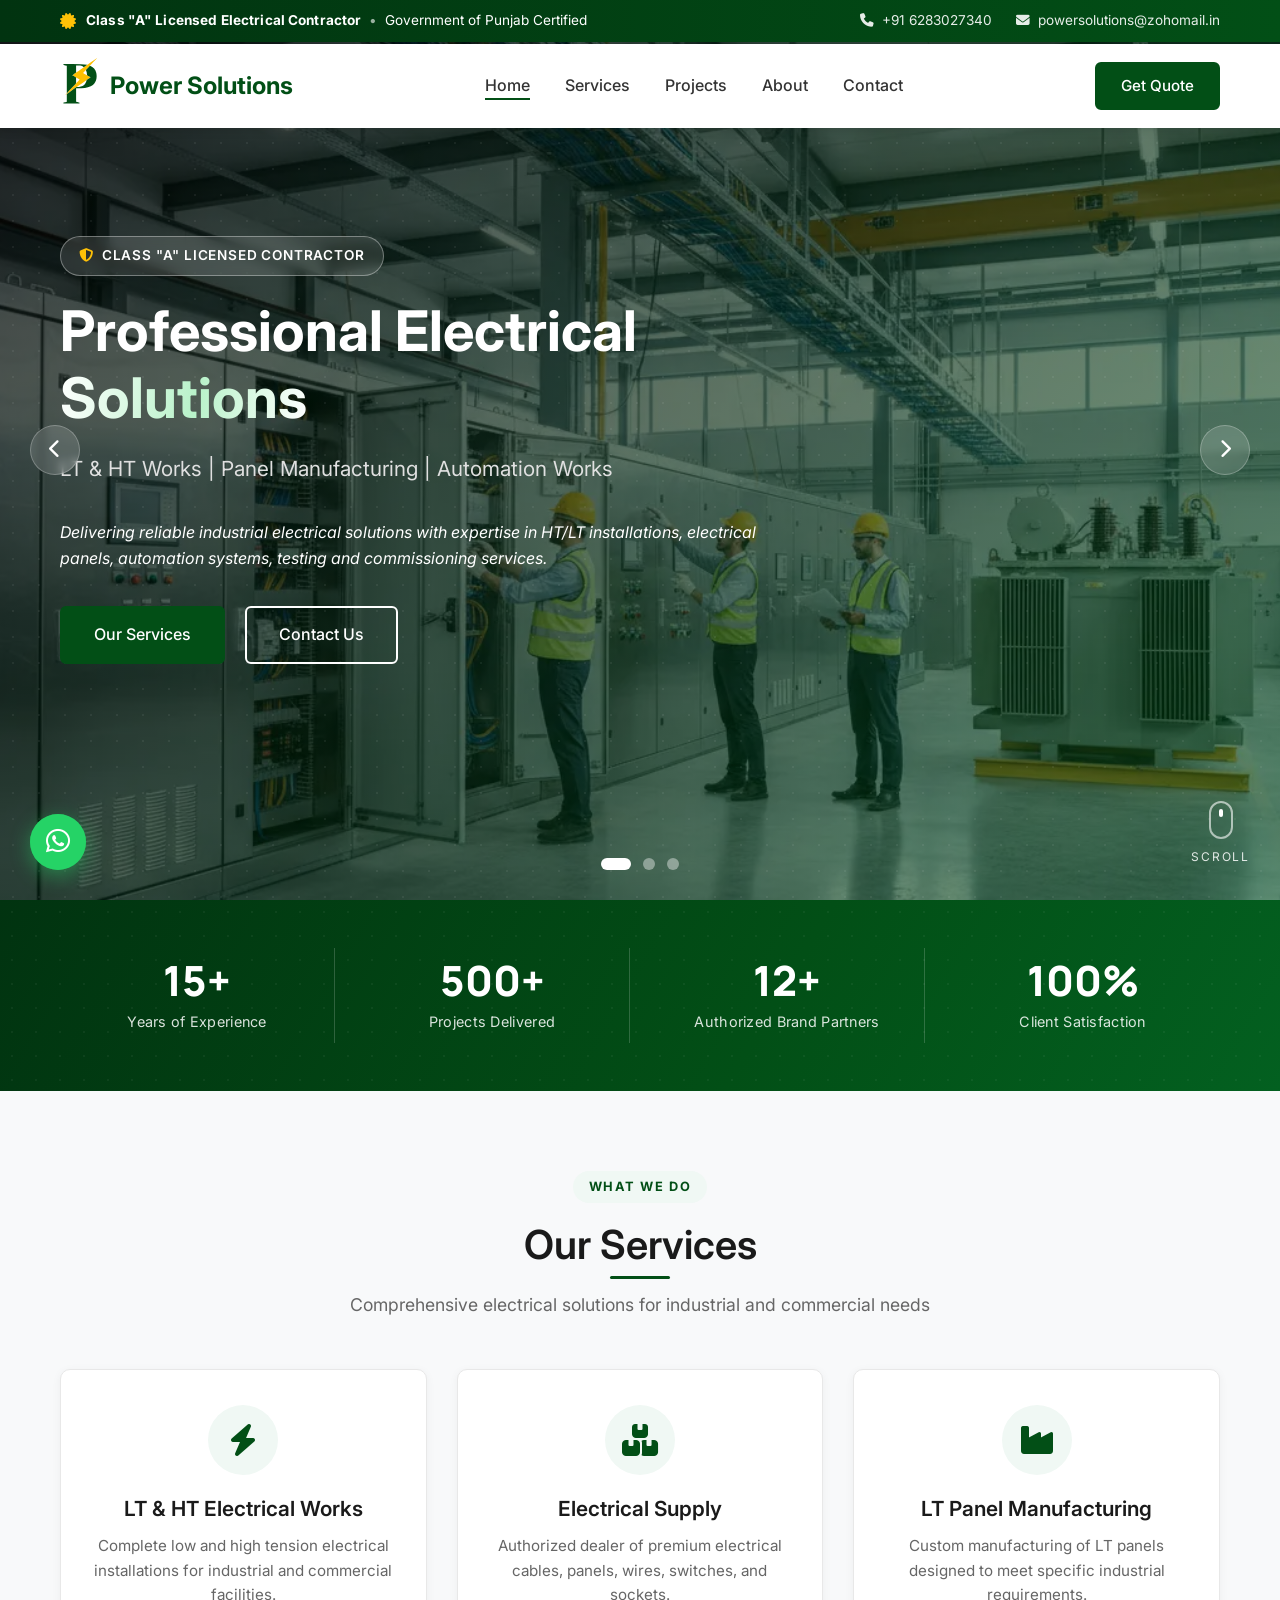
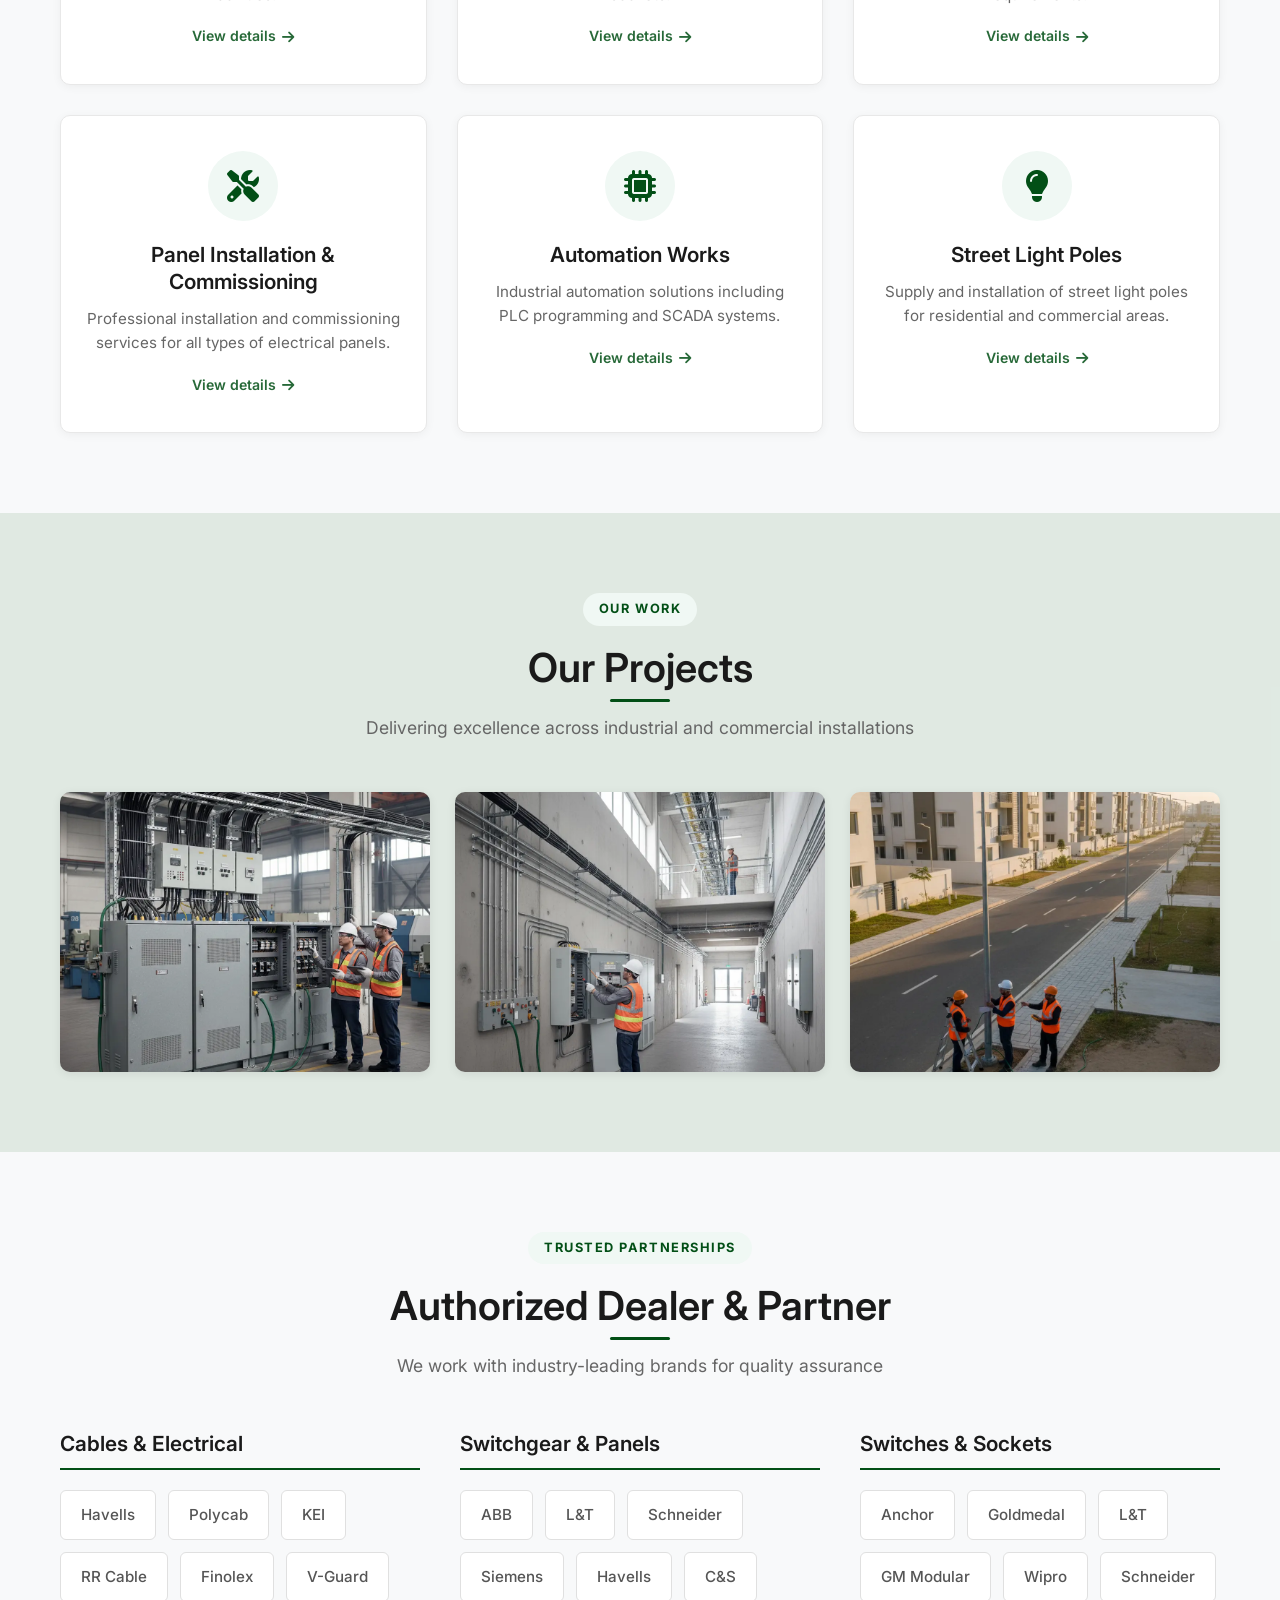
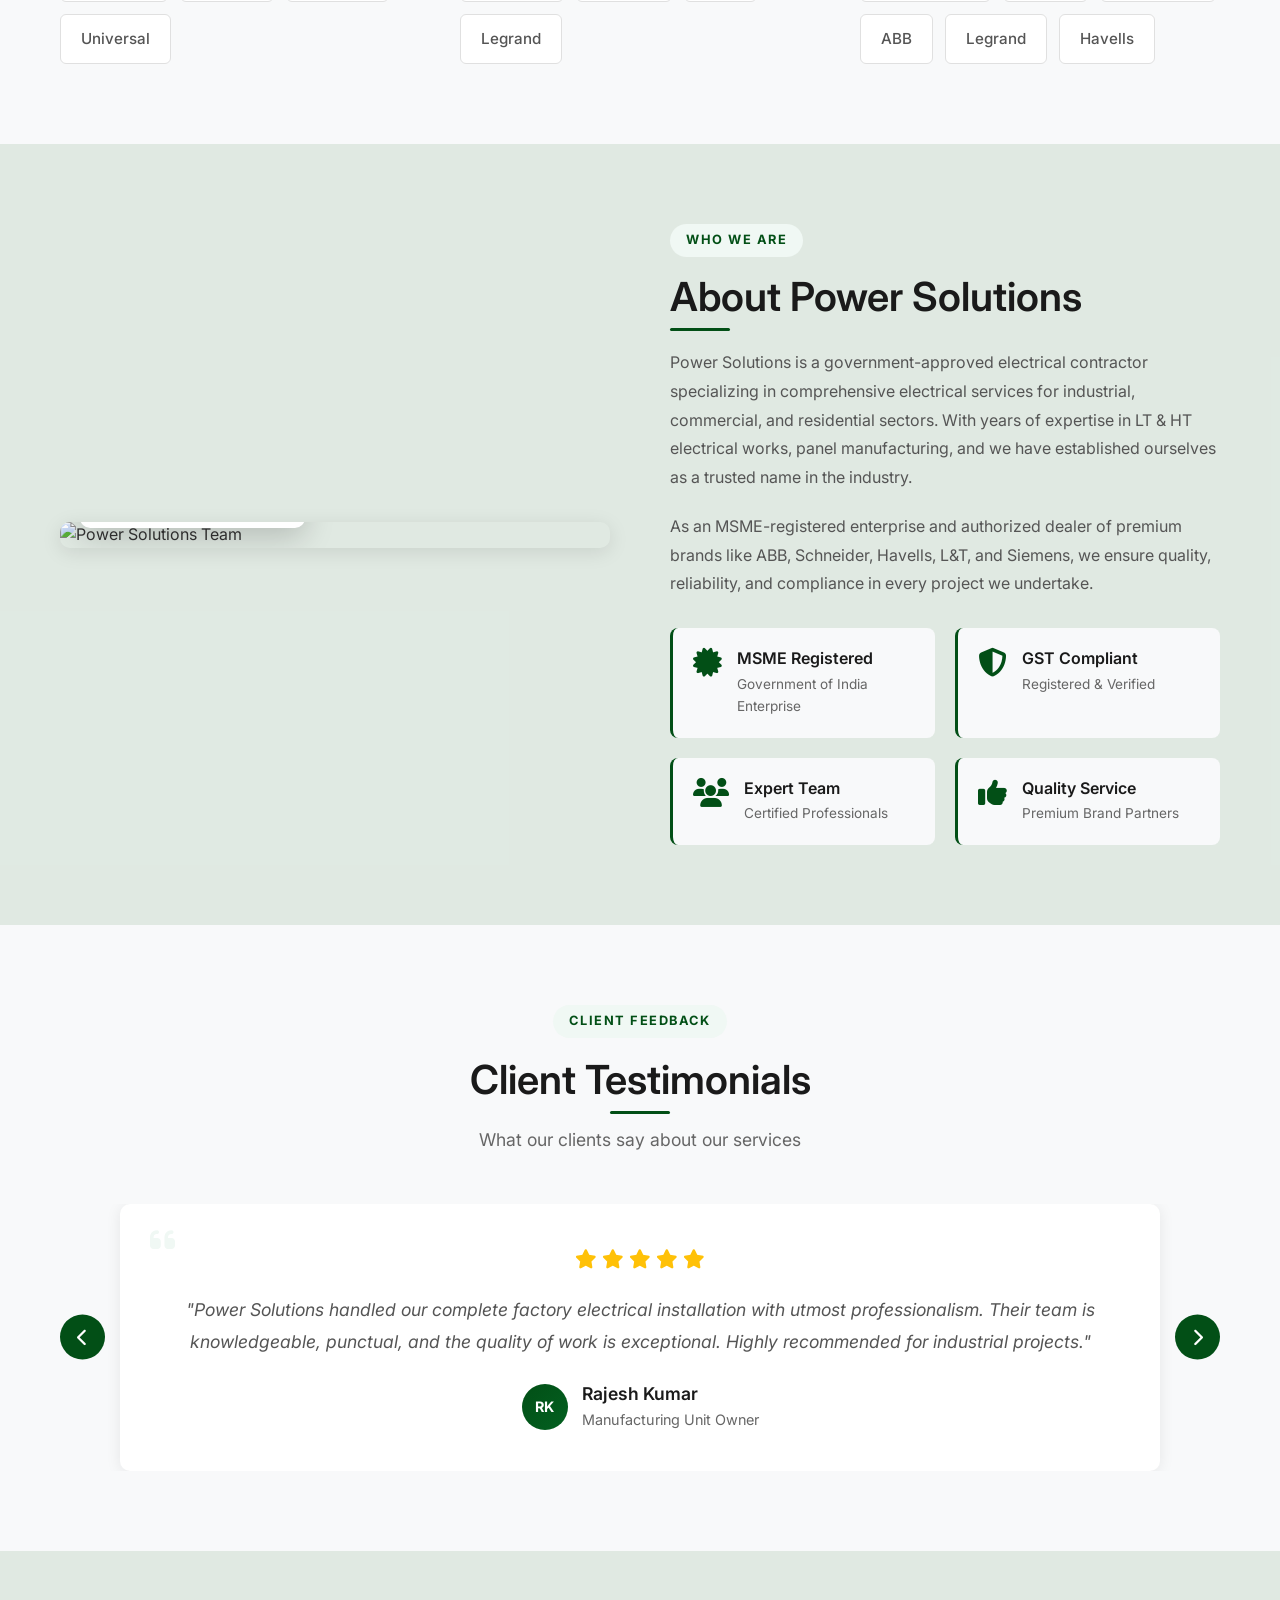
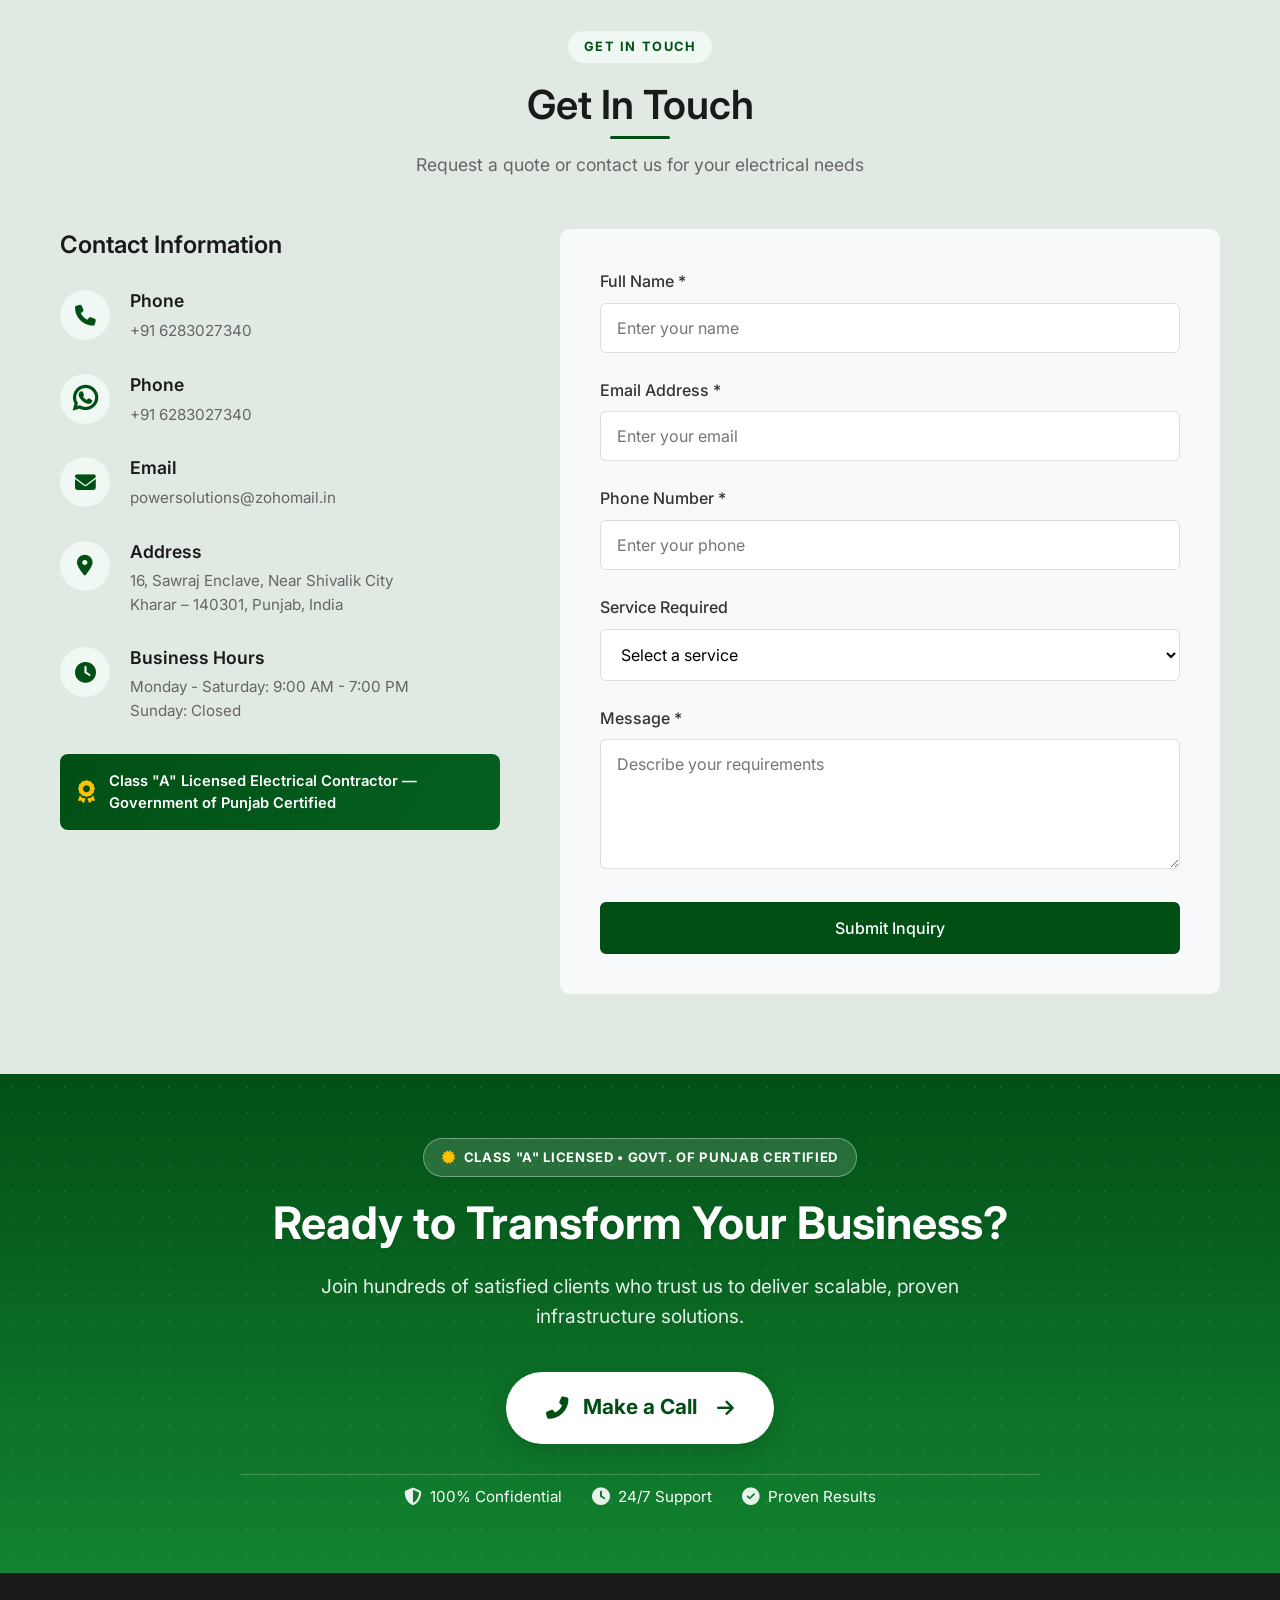
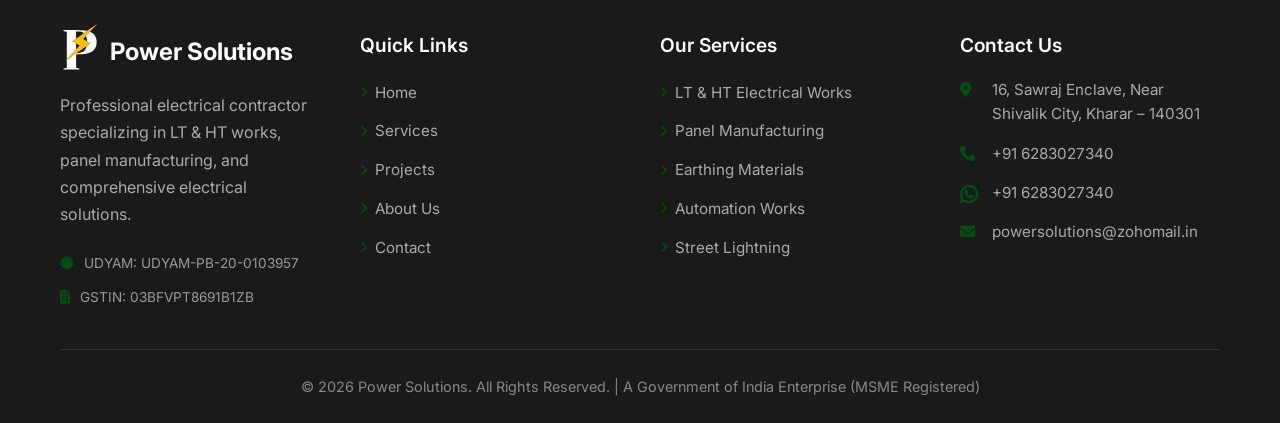
==== commit 77364df5: ""new updates"" ====
--- a/index.html
+++ b/index.html
@@ -91,9 +91,13 @@
                 </div>
                 <div class="container">
                     <div class="hero-content">
-                        <span class="hero-eyebrow"><i class="fas fa-shield-halved"></i> Government of Punjab Certified</span>
+                        <span class="hero-eyebrow"><i class="fas fa-shield-halved"></i> Class "A" Licensed Contractor</span>
                         <h1 class="hero-title">Professional Electrical <span>Solutions</span></h1>
                         <p class="hero-subtitle">LT & HT Works | Panel Manufacturing | Automation Works</p>
+                        <p class="hero-description">
+                            Delivering reliable industrial electrical solutions with expertise in HT/LT installations,
+                            electrical panels, automation systems, testing and commissioning services.
+                        </p>
                         <div class="hero-buttons">
                             <a href="#services" class="btn btn-primary"><span>Our Services</span></a>
                             <a href="#contact" class="btn btn-secondary"><span>Contact Us</span></a>
@@ -110,9 +114,13 @@
                 </div>
                 <div class="container">
                     <div class="hero-content">
-                        <span class="hero-eyebrow"><i class="fas fa-shield-halved"></i> Class "A" Licensed Contractor</span>
+                        <span class="hero-eyebrow"><i class="fas fa-shield-halved"></i> MSME Registered</span>
                         <h1 class="hero-title">Authorized Dealer of <span>Premium Brands</span></h1>
                         <p class="hero-subtitle">Havells | ABB | Schneider | L&T | Siemens | Polycab</p>
+                        <p class="hero-description">
+                            Providing genuine electrical products and solutions from leading brands with trusted
+                            quality, durability and professional support for every project.
+                        </p>
                         <div class="hero-buttons">
                             <a href="#brands" class="btn btn-primary"><span>View Brands</span></a>
                             <a href="#contact" class="btn btn-secondary"><span>Get Quote</span></a>
@@ -129,9 +137,13 @@
                 </div>
                 <div class="container">
                     <div class="hero-content">
-                        <span class="hero-eyebrow"><i class="fas fa-shield-halved"></i> MSME Registered</span>
+                        <span class="hero-eyebrow"><i class="fas fa-shield-halved"></i> Government of Punjab Certified</span>
                         <h1 class="hero-title">Government Approved <span>Contractor</span></h1>
                         <p class="hero-subtitle">MSME Registered | GST Compliant | Quality Assured</p>
+                        <p class="hero-description">
+                            A certified electrical contractor committed to safety standards, quality workmanship
+                            and successful execution of industrial and government projects.
+                        </p>
                         <div class="hero-buttons">
                             <a href="#about" class="btn btn-primary"><span>About Us</span></a>
                             <a href="#contact" class="btn btn-secondary"><span>Contact Now</span></a>
--- a/assets/css/style.css
+++ b/assets/css/style.css
@@ -592,6 +592,11 @@
     animation: heroFadeUp 0.7s var(--ease) 0.4s forwards;
 }
 
+.hero-description {
+    margin-bottom: 35px;
+    font-style: italic;
+}
+
 .hero-buttons {
     display: flex;
     gap: 20px;
@@ -1843,12 +1848,13 @@
     }
 
     .hero-buttons {
-        flex-direction: column;
+        flex-direction: row;
         width: 100%;
     }
 
     .hero-buttons .btn {
         width: 100%;
+        font-size: 12px;
     }
 
     .hero-control {
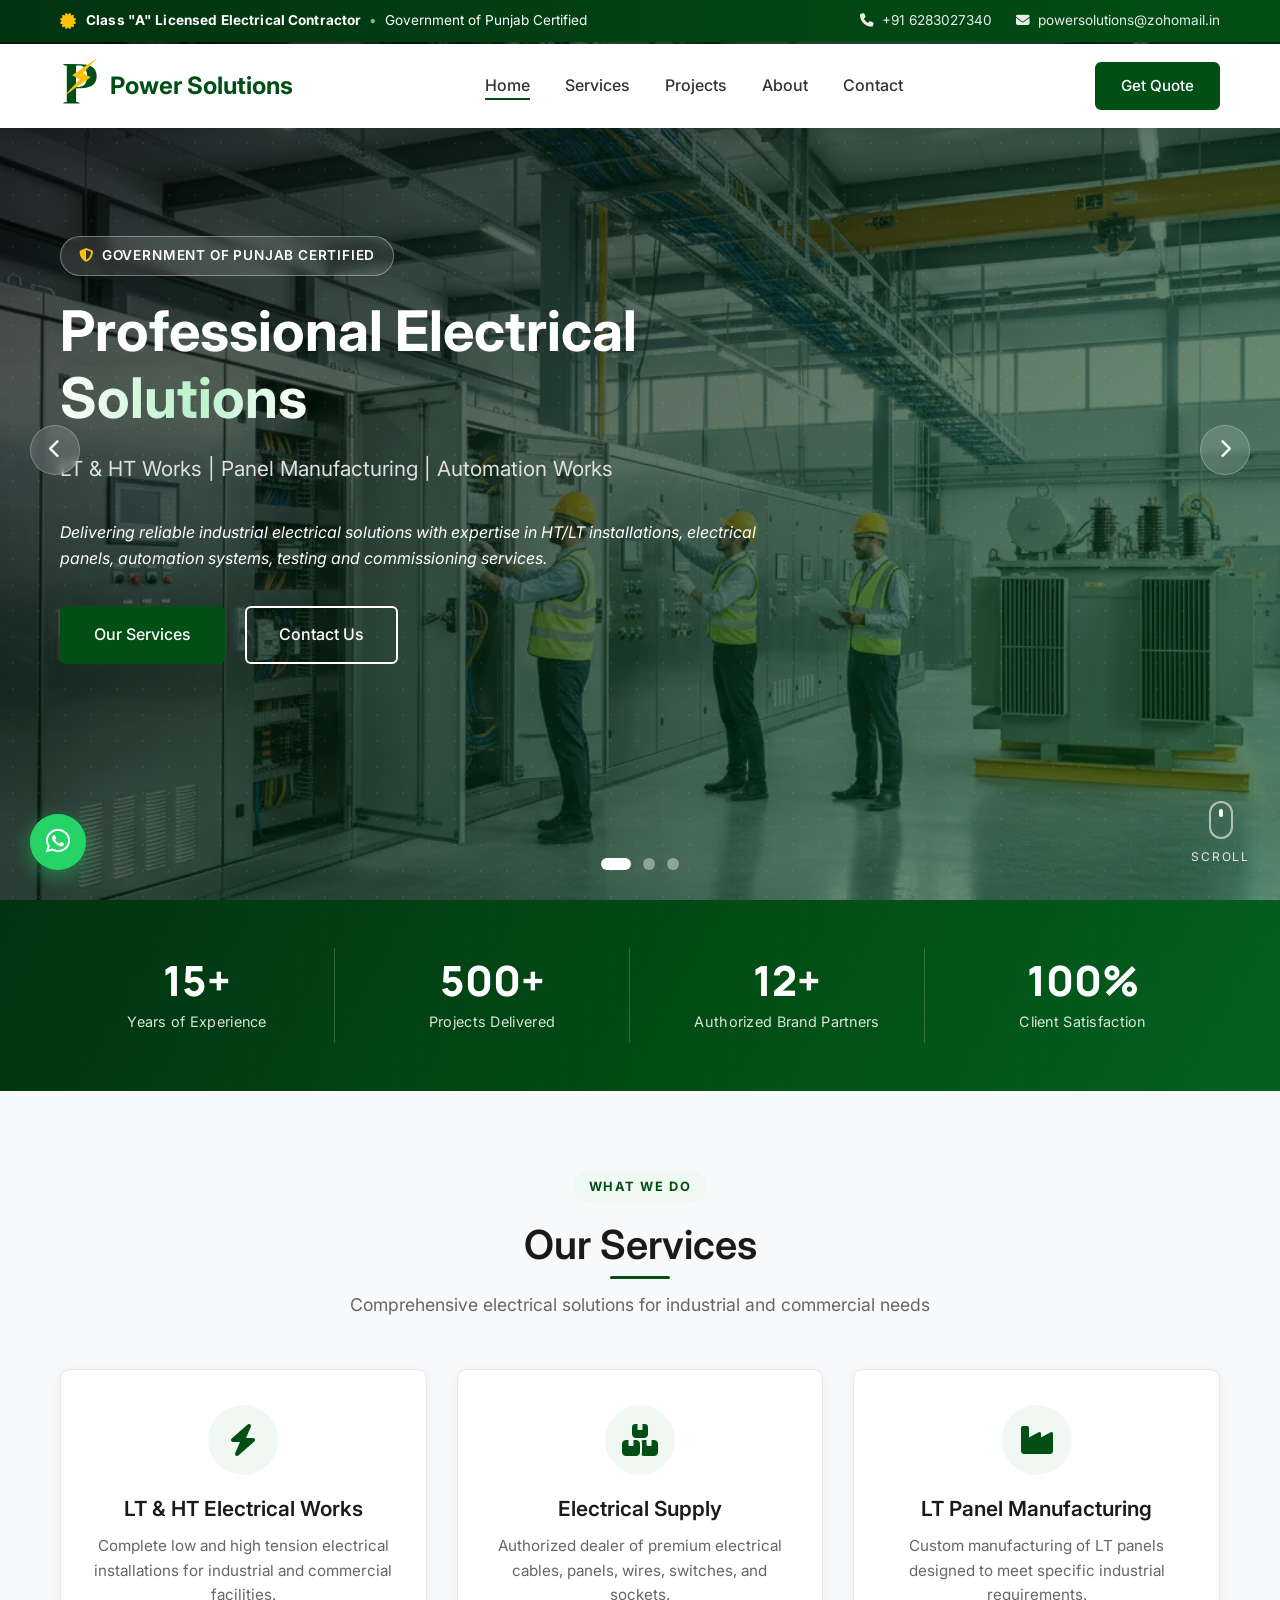
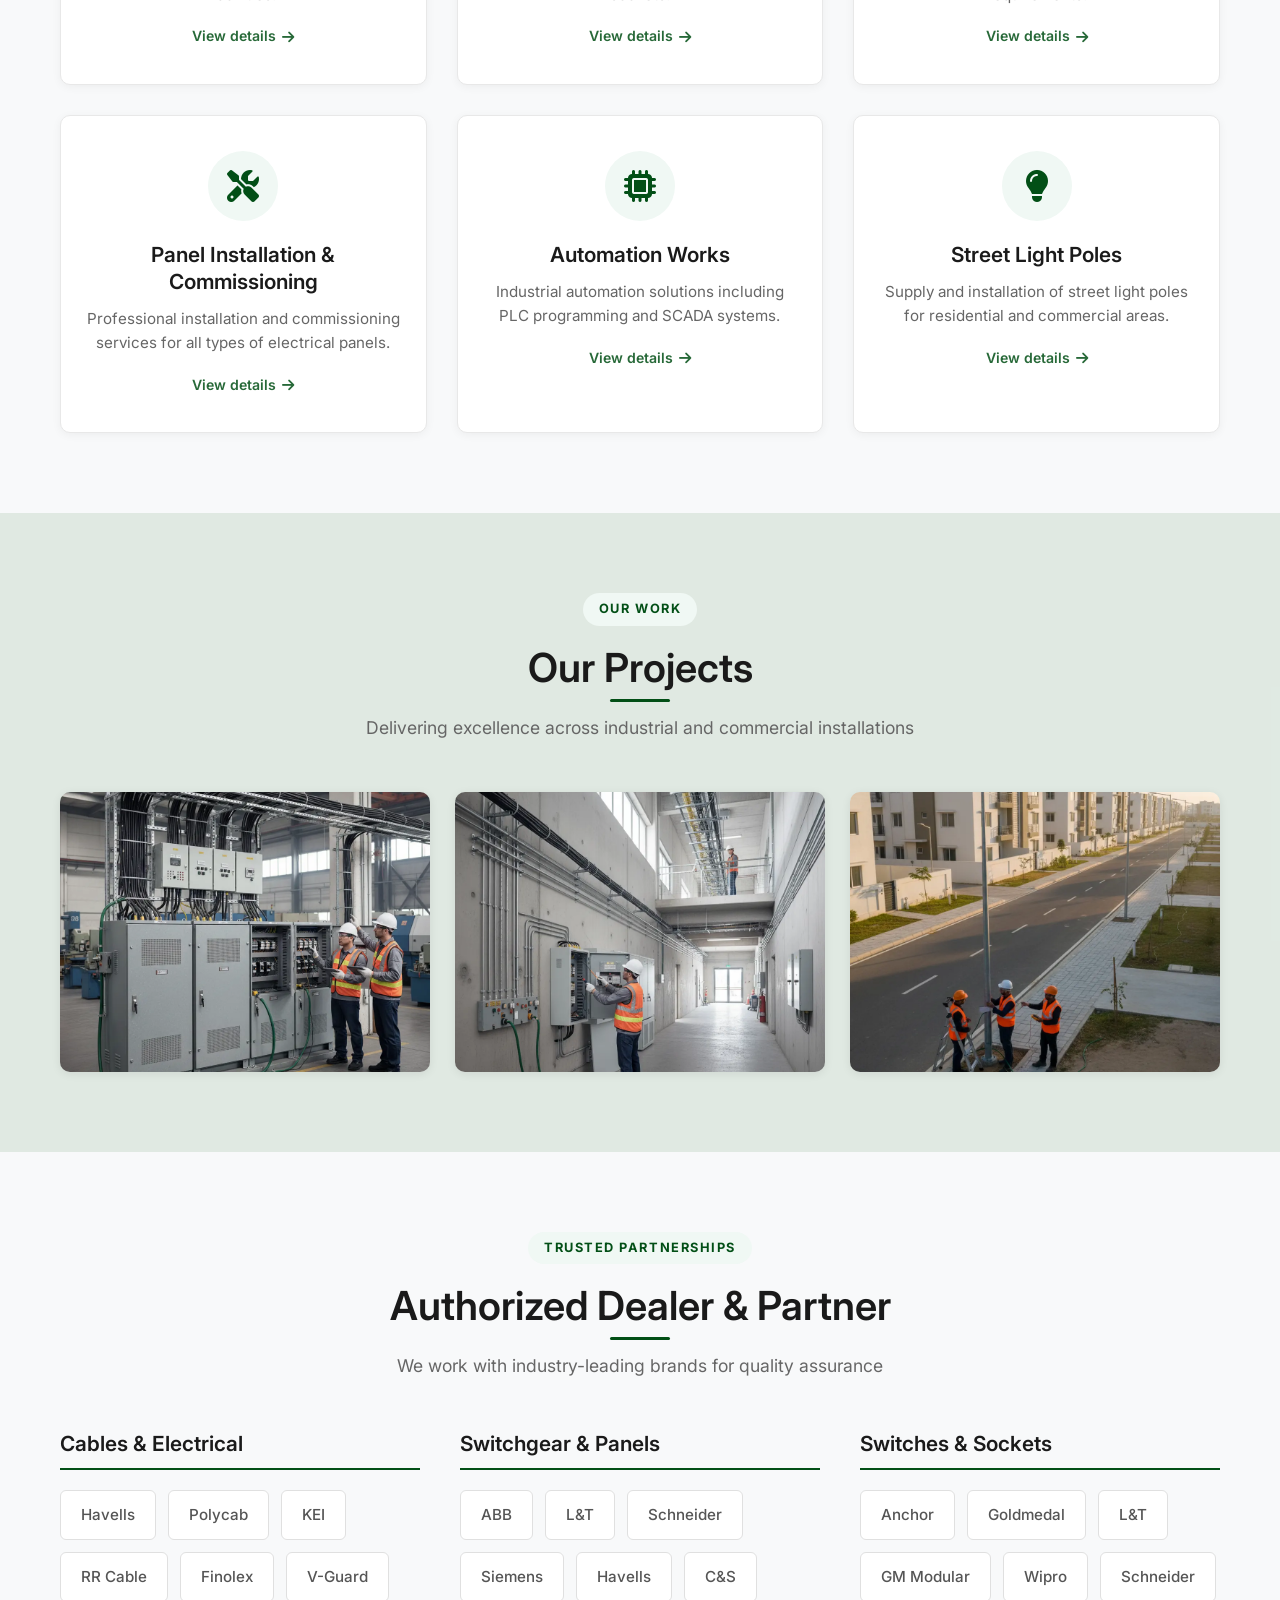
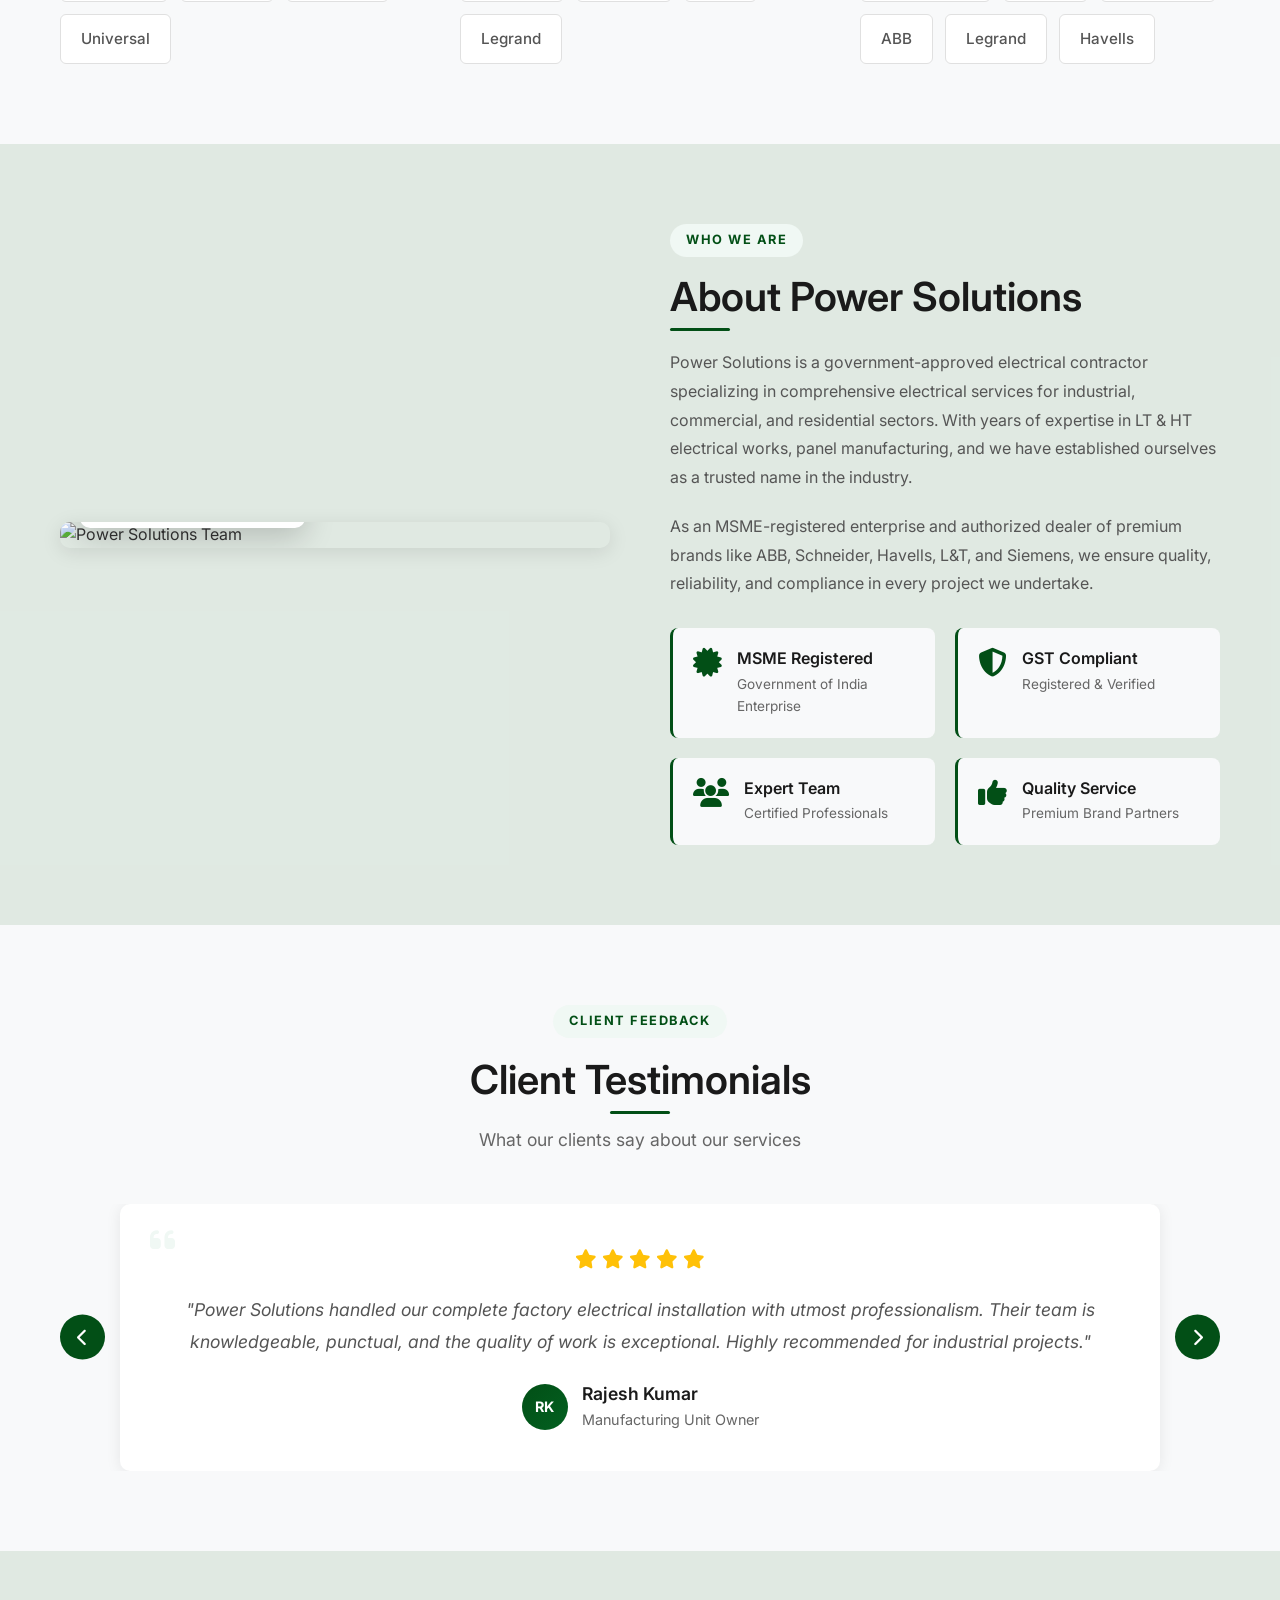
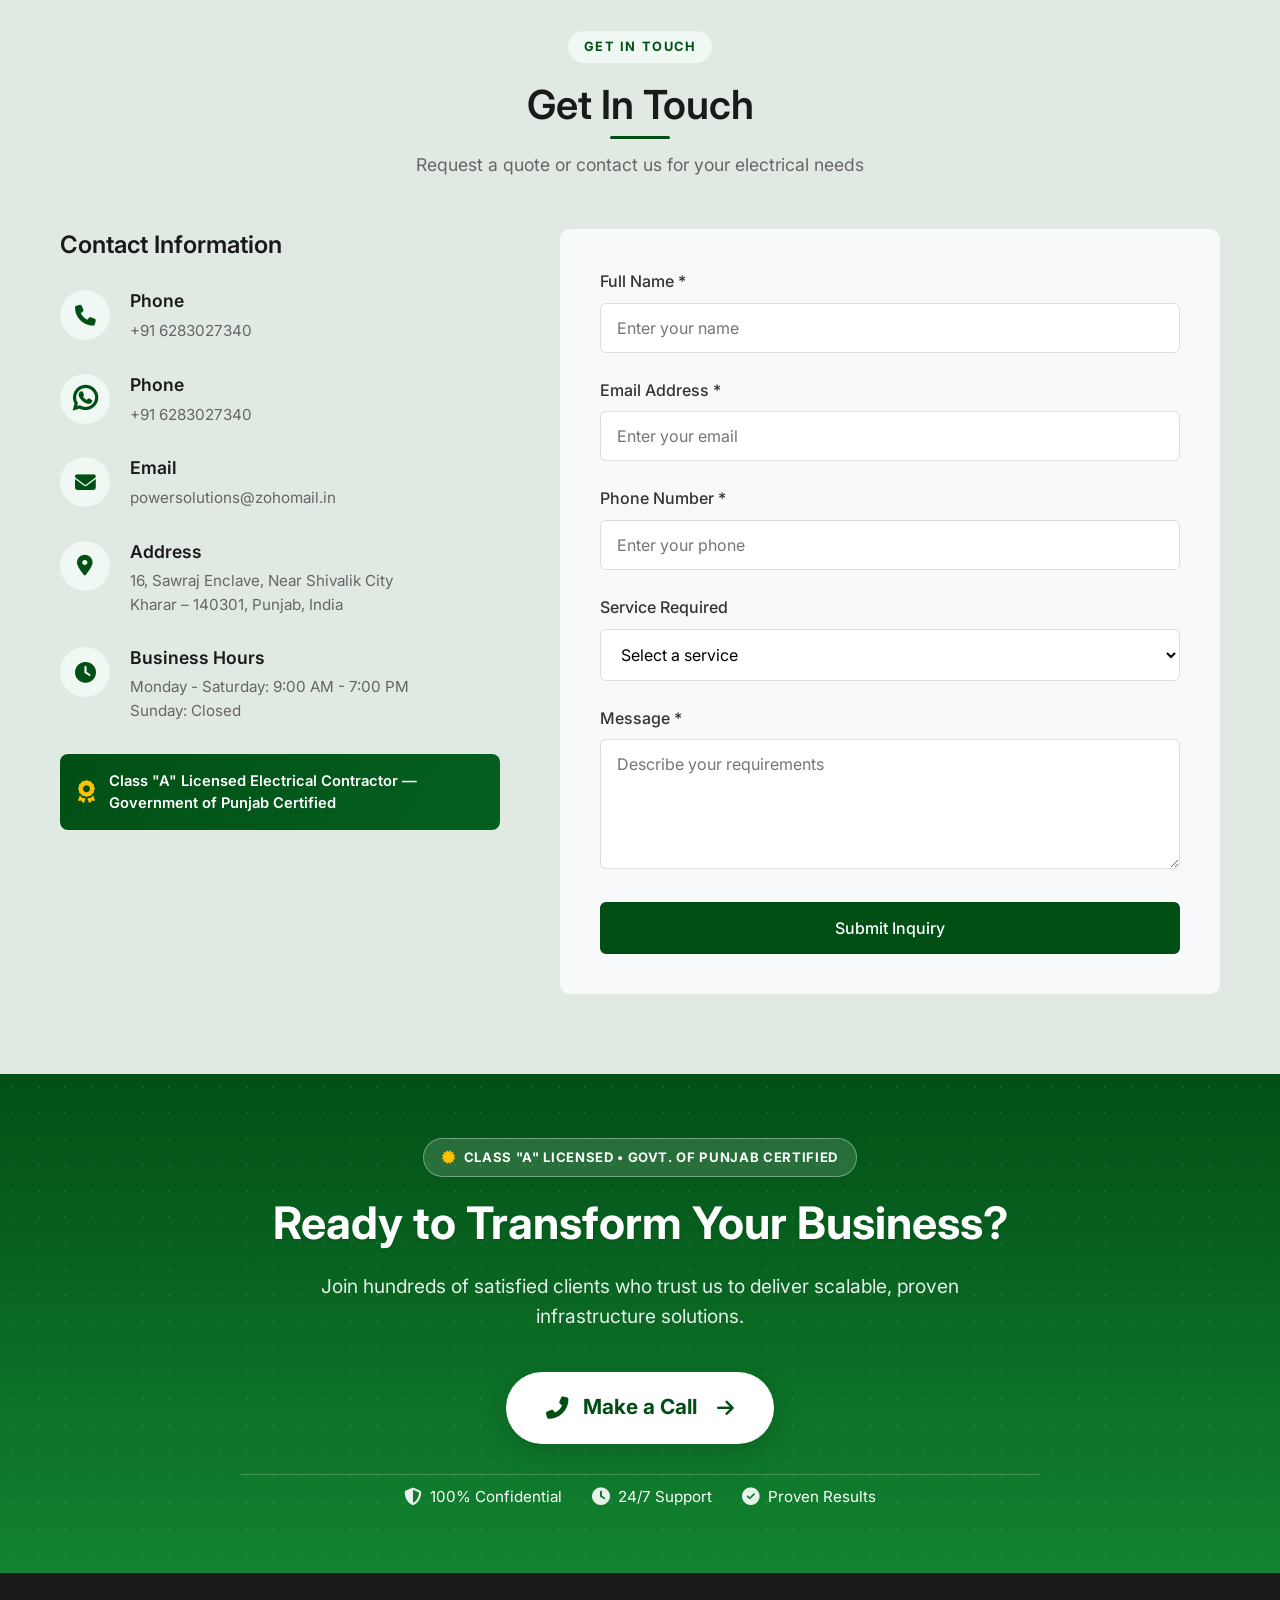
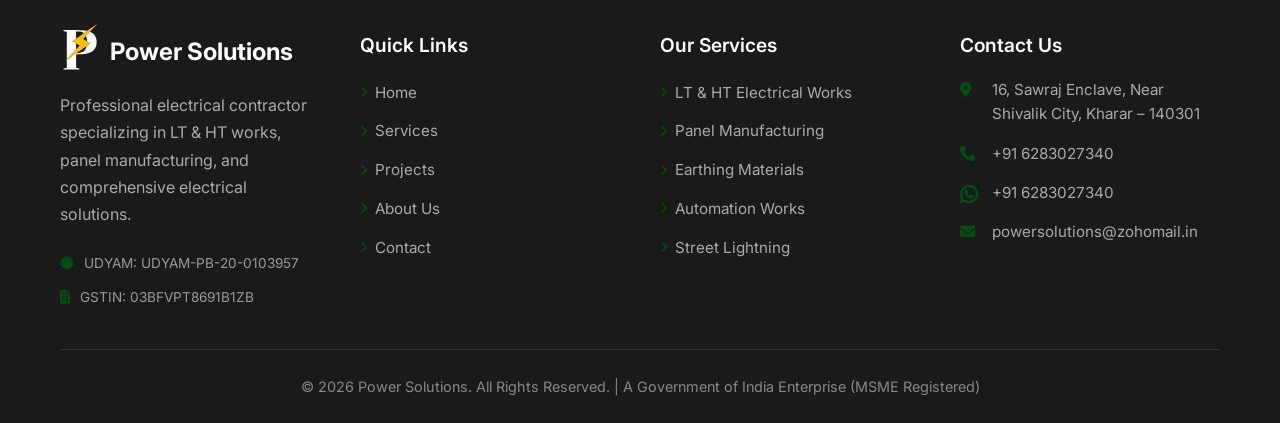
==== commit b6dee3c6: "-" ====
--- a/index.html
+++ b/index.html
@@ -91,7 +91,7 @@
                 </div>
                 <div class="container">
                     <div class="hero-content">
-                        <span class="hero-eyebrow"><i class="fas fa-shield-halved"></i> Class "A" Licensed Contractor</span>
+                        <span class="hero-eyebrow"><i class="fas fa-shield-halved"></i> Government of Punjab Certified</span>
                         <h1 class="hero-title">Professional Electrical <span>Solutions</span></h1>
                         <p class="hero-subtitle">LT & HT Works | Panel Manufacturing | Automation Works</p>
                         <p class="hero-description">
@@ -137,7 +137,7 @@
                 </div>
                 <div class="container">
                     <div class="hero-content">
-                        <span class="hero-eyebrow"><i class="fas fa-shield-halved"></i> Government of Punjab Certified</span>
+                        <span class="hero-eyebrow"><i class="fas fa-shield-halved"></i> Class "A" Licensed Contractor</span>
                         <h1 class="hero-title">Government Approved <span>Contractor</span></h1>
                         <p class="hero-subtitle">MSME Registered | GST Compliant | Quality Assured</p>
                         <p class="hero-description">
